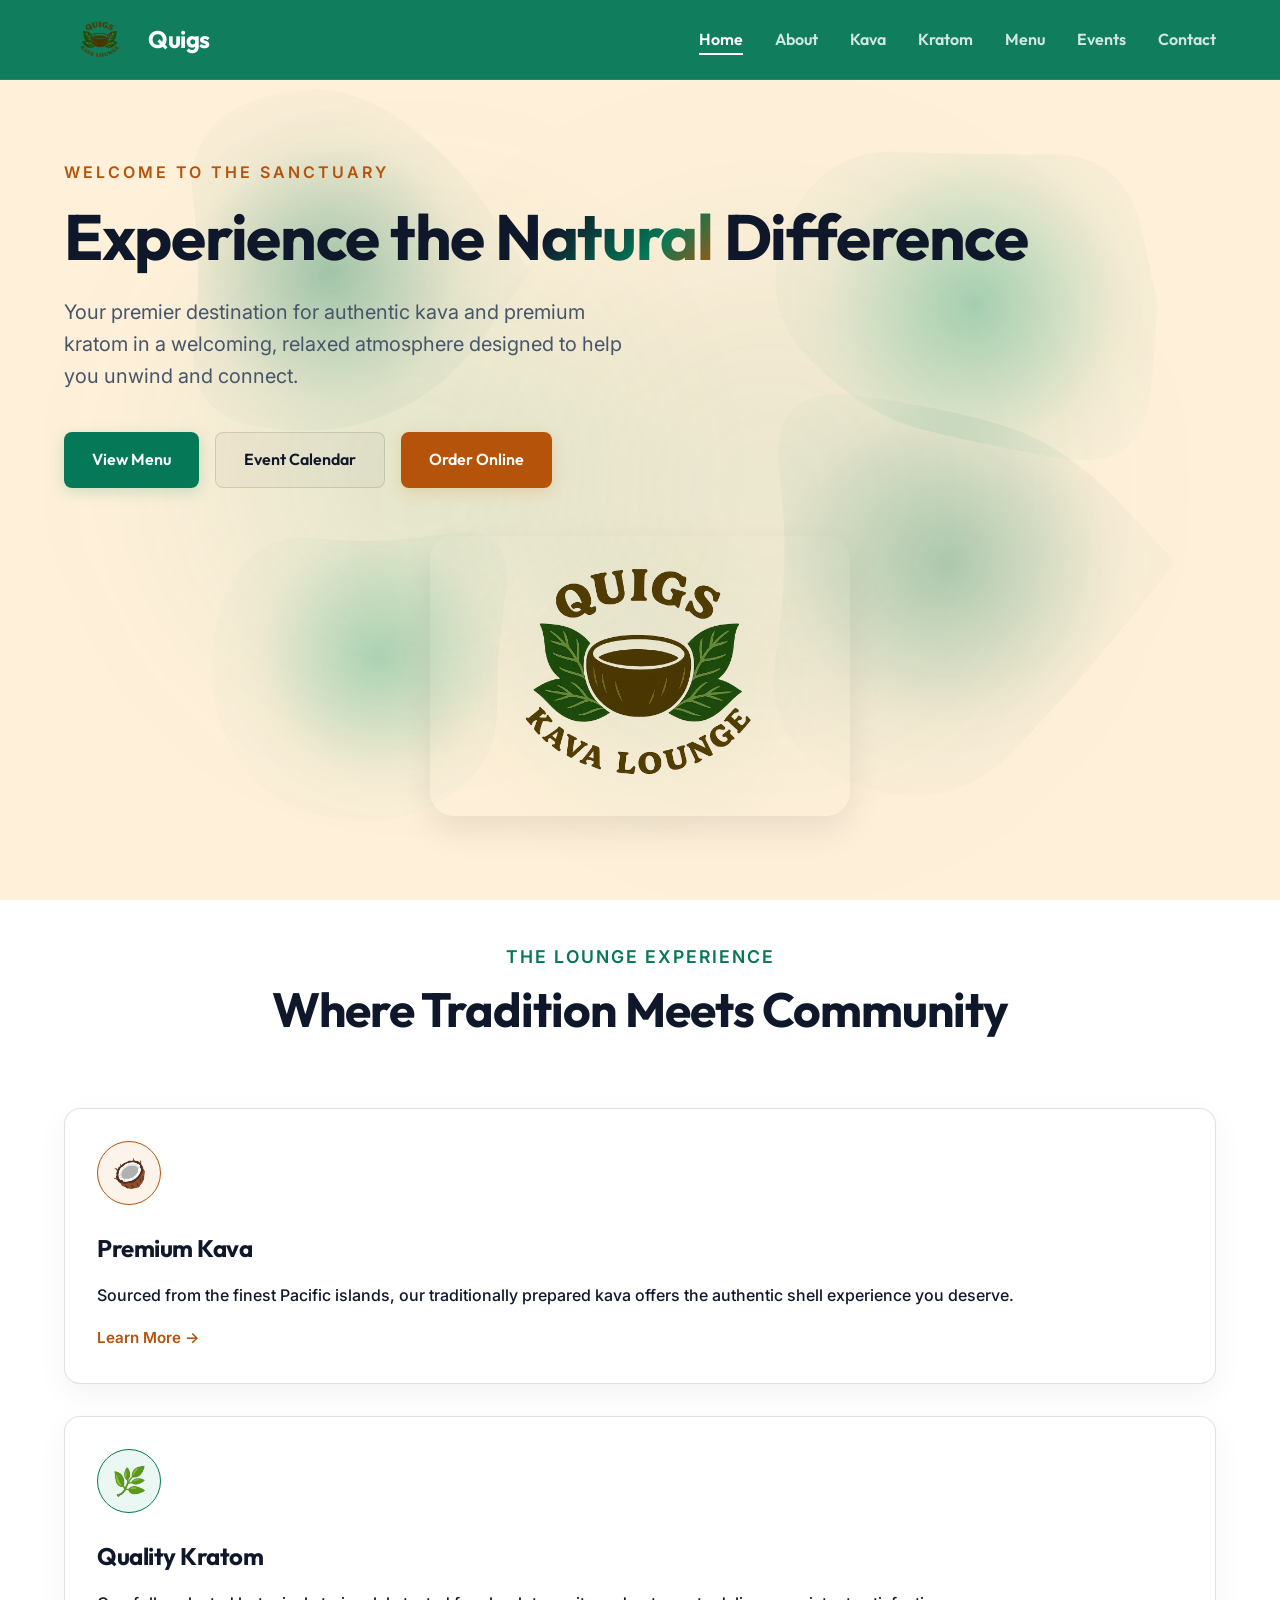
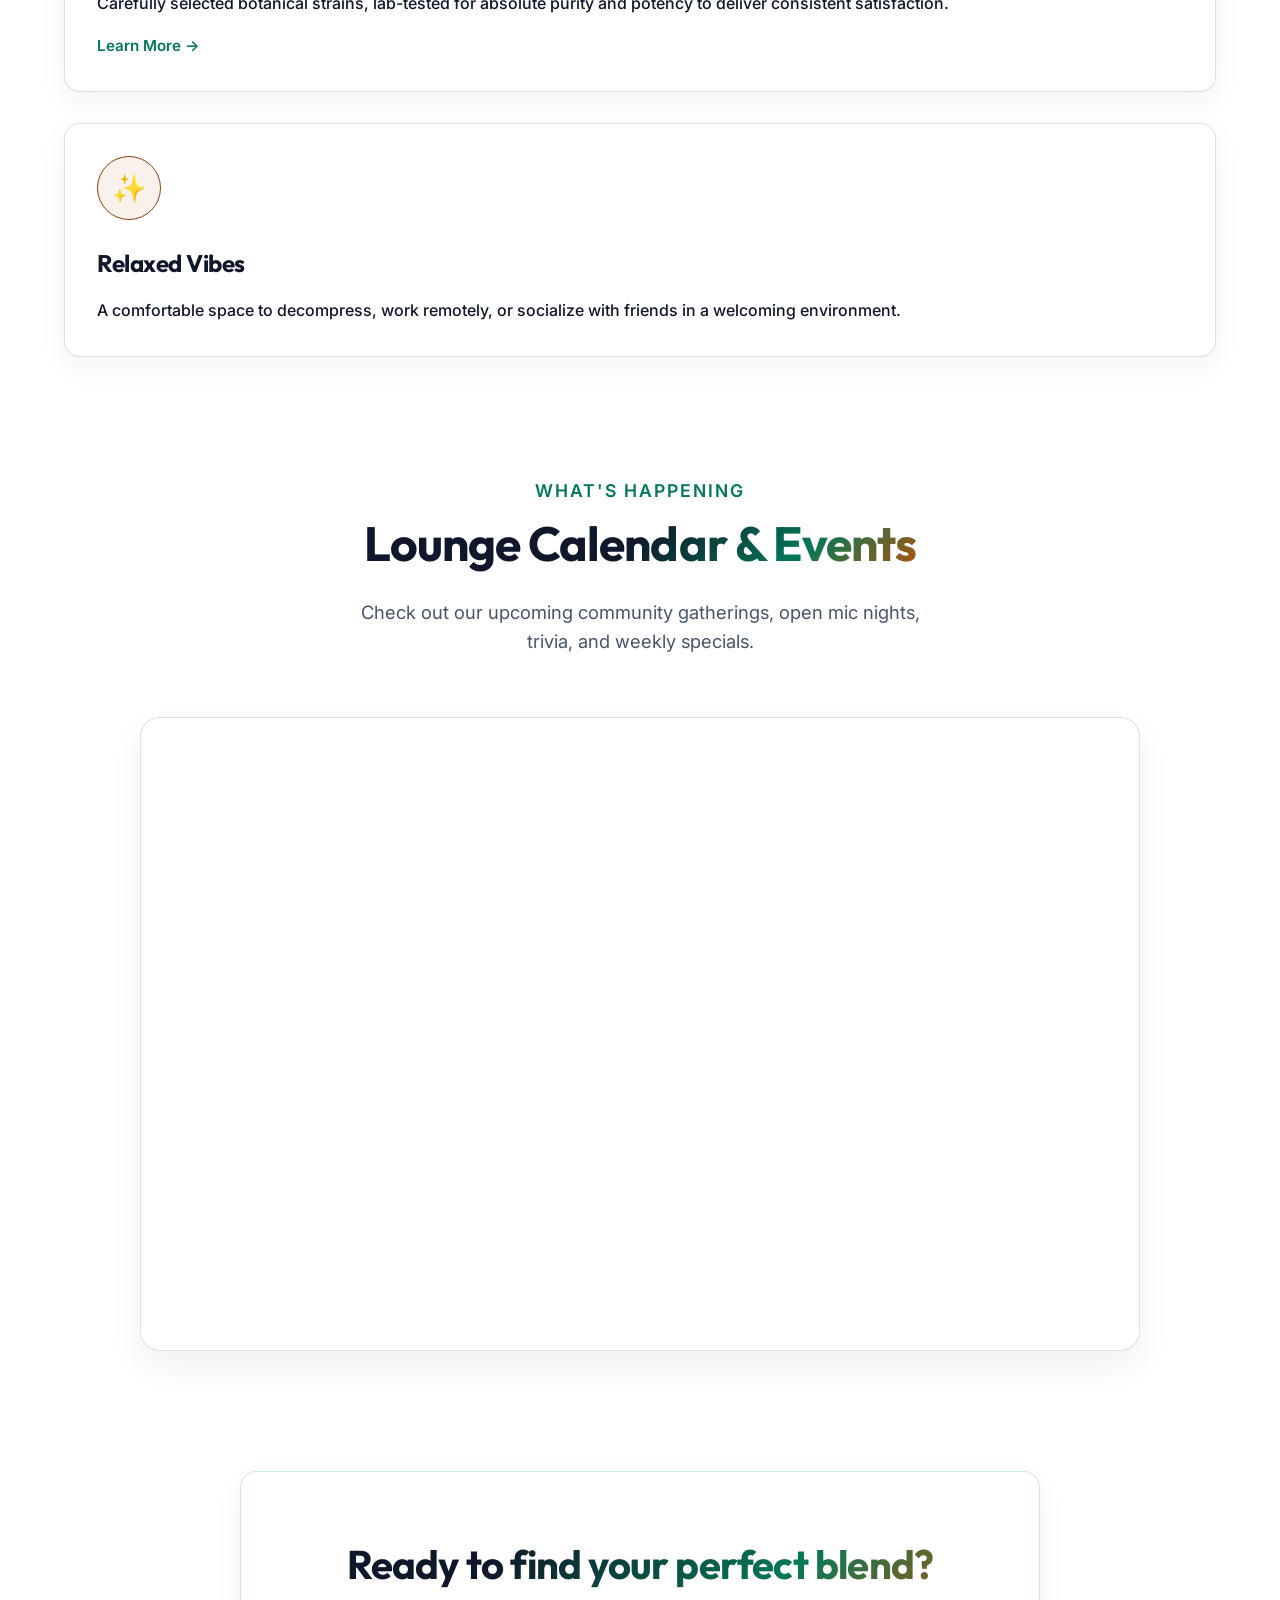
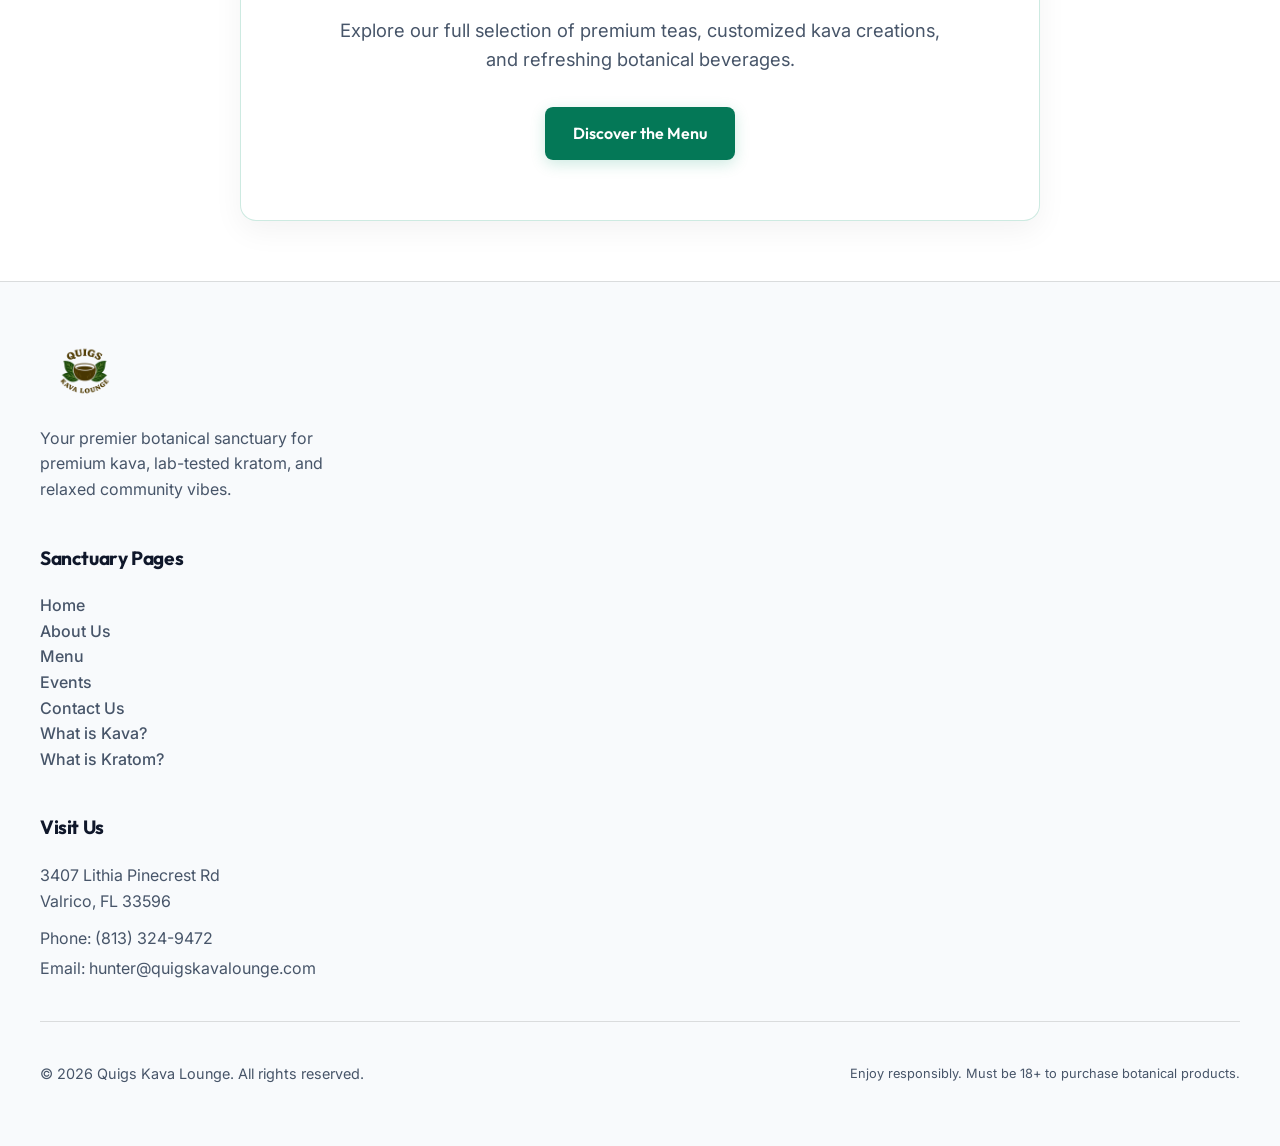
==== index.html @ 91412f47 "Add Event Calendar and Menu buttons to homepage hero section" ====
<!DOCTYPE html>
<html lang="en">
<head>
  <meta charset="UTF-8">
  <script>document.documentElement.classList.add('js')</script>
  <meta name="viewport" content="width=device-width, initial-scale=1.0">
  <title>Quigs Kava Lounge | Premium Kava & Kratom Lounge in Valrico, FL</title>
  <meta name="description" content="Welcome to Quigs Kava Lounge, Valrico's premier botanical sanctuary. Enjoy our premium noble kava, lab-tested kratom, nitro cold brews, and relaxed community vibes.">
  <meta name="keywords" content="kava lounge Valrico FL, premium kratom Valrico, botanical drinks, kava bar, community lounge Tampa, noble kava shells">
  
  <!-- Open Graph / Facebook -->
  <meta property="og:type" content="website">
  <meta property="og:url" content="https://quigskavalounge.com/">
  <meta property="og:title" content="Quigs Kava Lounge | Premium Kava & Kratom Lounge in Valrico, FL">
  <meta property="og:description" content="Welcome to Quigs Kava Lounge, Valrico's premier botanical sanctuary. Enjoy our premium noble kava, lab-tested kratom, nitro cold brews, and relaxed community vibes.">
  <meta property="og:image" content="assets/ChatGPT-Image-Sep-7-2025-09_18_59-PM-2 (2).webp">

  <!-- Twitter -->
  <meta property="twitter:card" content="summary_large_image">
  <meta property="twitter:url" content="https://quigskavalounge.com/">
  <meta property="twitter:title" content="Quigs Kava Lounge | Premium Kava & Kratom Lounge in Valrico, FL">
  <meta property="twitter:description" content="Welcome to Quigs Kava Lounge, Valrico's premier botanical sanctuary. Enjoy our premium noble kava, lab-tested kratom, nitro cold brews, and relaxed community vibes.">
  <meta property="twitter:image" content="assets/ChatGPT-Image-Sep-7-2025-09_18_59-PM-2 (2).webp">

  <!-- Favicons -->
  <link rel="shortcut icon" href="assets/favicon.ico" type="image/x-icon">
  <link rel="icon" type="image/png" sizes="32x32" href="assets/favicon-32x32.png">
  <link rel="icon" type="image/png" sizes="16x16" href="assets/favicon-16x16.png">
  <link rel="apple-touch-icon" sizes="180x180" href="assets/apple-touch-icon.png">

  <link rel="canonical" href="https://quigskavalounge.com/index.html">

  <script type="application/ld+json">
  {
    "@context": "https://schema.org",
    "@type": "BarOrPub",
    "name": "Quigs Kava Lounge",
    "image": "https://quigskavalounge.com/assets/ChatGPT-Image-Sep-7-2025-09_18_59-PM-2%20(2).webp",
    "@id": "https://quigskavalounge.com/#bar",
    "url": "https://quigskavalounge.com/",
    "telephone": "+1-813-324-9472",
    "priceRange": "$$",
    "address": {
      "@type": "PostalAddress",
      "streetAddress": "3407 Lithia Pinecrest Rd",
      "addressLocality": "Valrico",
      "addressRegion": "FL",
      "postalCode": "33596",
      "addressCountry": "US"
    },
    "geo": {
      "@type": "GeoCoordinates",
      "latitude": 27.88067,
      "longitude": -82.3296
    },
    "openingHoursSpecification": [
      {
        "@type": "OpeningHoursSpecification",
        "dayOfWeek": [
          "Monday",
          "Tuesday",
          "Wednesday",
          "Thursday",
          "Friday",
          "Saturday"
        ],
        "opens": "06:30",
        "closes": "22:00"
      },
      {
        "@type": "OpeningHoursSpecification",
        "dayOfWeek": "Sunday",
        "opens": "07:30",
        "closes": "22:00"
      }
    ],
    "sameAs": [
      "https://www.ubereats.com/store/chill-cawfee-riverview/8v0jd14UXYOxqRMc4G4RRA"
    ]
  }
  </script>

  <link rel="stylesheet" href="css/style.css">
  <script src="js/background.js" defer></script>
  <script src="js/main.js" defer></script>
</head>
<body>
  <!-- Interactive Canvas Background -->
  <canvas id="bg-canvas"></canvas>
  <div class="bg-glow-container">
    <div class="bg-glow-1"></div>
    <div class="bg-glow-2"></div>
  </div>

  <!-- Navigation Bar -->
  <nav class="navbar">
    <div class="nav-container">
      <a href="index.html" class="nav-brand">
        <img src="assets/ChatGPT-Image-Sep-7-2025-09_18_59-PM-2 (2).webp" alt="Quigs Kava Lounge" class="nav-logo">
        <span class="nav-title">Quigs</span>
      </a>
      <ul class="nav-menu">
        <li><a href="index.html" class="nav-link">Home</a></li>
        <li><a href="about.html" class="nav-link">About</a></li>
        <li><a href="kava.html" class="nav-link">Kava</a></li>
        <li><a href="kratom.html" class="nav-link">Kratom</a></li>
        <li><a href="menu.html" class="nav-link">Menu</a></li>
        <li><a href="events.html" class="nav-link">Events</a></li>
        <li><a href="contact.html" class="nav-link">Contact</a></li>
      </ul>
      <button class="menu-toggle" aria-label="Toggle Menu">
        <span></span>
        <span></span>
        <span></span>
      </button>
    </div>
  </nav>

  <!-- Content Wrapper -->
  <main class="content-wrapper">
    <!-- Hero Section -->
    <section class="container hero-grid">
      <div class="hero-content animate-on-scroll">
        <span class="hero-tag">Welcome to the Sanctuary</span>
        <h1 class="hero-title">Experience the <span class="gradient-text">Natural</span> Difference</h1>
        <p class="hero-description">Your premier destination for authentic kava and premium kratom in a welcoming, relaxed atmosphere designed to help you unwind and connect.</p>
        <div class="hero-actions">
          <a href="menu.html" class="btn btn-primary">View Menu</a>
          <a href="#calendar" class="btn btn-secondary">Event Calendar</a>
          <a href="https://www.ubereats.com/store/chill-cawfee-riverview/8v0jd14UXYOxqRMc4G4RRA?diningMode=DELIVERY&amp;pl=[base64]" target="_blank" rel="noopener noreferrer" class="btn btn-amber">Order Online</a>
        </div>
      </div>
      <div class="hero-media animate-on-scroll delay-2">
        <div class="hero-image-wrapper">
          <div class="hero-image-glow"></div>
          <img src="assets/ChatGPT-Image-Sep-7-2025-09_18_59-PM-2 (2).webp" alt="Quigs Kava Lounge Logo" class="hero-image">
        </div>
      </div>
    </section>

    <!-- Value Pillars Section -->
    <section class="container">
      <div class="section-title-wrapper animate-on-scroll">
        <span class="section-subtitle">The Lounge Experience</span>
        <h2 class="section-title">Where Tradition Meets Community</h2>
      </div>
      <div class="feature-grid">
        <div class="glass-card animate-on-scroll delay-1">
          <div class="feature-icon icon-kava">🥥</div>
          <h3 class="feature-title">Premium Kava</h3>
          <p class="feature-desc" style="margin-bottom: 16px;">Sourced from the finest Pacific islands, our traditionally prepared kava offers the authentic shell experience you deserve.</p>
          <a href="kava.html" style="color: var(--amber); font-weight: 600; text-decoration: none; font-size: 0.95rem; display: inline-flex; align-items: center; gap: 4px;">Learn More &rarr;</a>
        </div>
        <div class="glass-card animate-on-scroll delay-2">
          <div class="feature-icon icon-kratom">🌿</div>
          <h3 class="feature-title">Quality Kratom</h3>
          <p class="feature-desc" style="margin-bottom: 16px;">Carefully selected botanical strains, lab-tested for absolute purity and potency to deliver consistent satisfaction.</p>
          <a href="kratom.html" style="color: var(--emerald); font-weight: 600; text-decoration: none; font-size: 0.95rem; display: inline-flex; align-items: center; gap: 4px;">Learn More &rarr;</a>
        </div>
        <div class="glass-card animate-on-scroll delay-3">
          <div class="feature-icon icon-vibes">✨</div>
          <h3 class="feature-title">Relaxed Vibes</h3>
          <p class="feature-desc">A comfortable space to decompress, work remotely, or socialize with friends in a welcoming environment.</p>
        </div>
      </div>
    </section>

    <!-- Calendar / Events Section -->
    <section id="calendar" class="container">
      <div class="section-title-wrapper animate-on-scroll">
        <span class="section-subtitle">What's Happening</span>
        <h2 class="section-title">Lounge <span class="gradient-text">Calendar & Events</span></h2>
        <p style="color: var(--text-muted); font-size: 1.15rem; margin-top: 16px; max-width: 600px; margin-left: auto; margin-right: auto;">Check out our upcoming community gatherings, open mic nights, trivia, and weekly specials.</p>
      </div>
      
      <div class="calendar-card animate-on-scroll" style="margin-top: 32px;">
        <iframe title="Google Calendar - Quigs Kava Lounge" src="https://calendar.google.com/calendar/embed?src=quigskavalounge%40gmail.com&amp;ctz=America%2FNew_York" class="calendar-iframe" loading="lazy" referrerpolicy="no-referrer-when-downgrade"></iframe>
      </div>
    </section>

    <!-- Quick CTA Section -->
    <section class="container animate-on-scroll">
      <div class="glass-card" style="text-align: center; max-width: 800px; margin: 0 auto; padding: 60px 40px; border-color: rgba(5, 150, 105, 0.2);">
        <h2 class="gradient-text" style="font-size: 2.5rem; margin-bottom: 20px;">Ready to find your perfect blend?</h2>
        <p style="color: var(--text-muted); font-size: 1.15rem; margin-bottom: 32px; max-width: 600px; margin-left: auto; margin-right: auto;">Explore our full selection of premium teas, customized kava creations, and refreshing botanical beverages.</p>
        <a href="menu.html" class="btn btn-primary">Discover the Menu</a>
      </div>
    </section>
  </main>

  <!-- Footer -->
  <footer class="footer">
    <div class="footer-container">
      <div class="footer-col">
        <img src="assets/ChatGPT-Image-Sep-7-2025-09_18_59-PM-2 (2).webp" alt="Quigs Kava Lounge" class="footer-brand-logo">
        <p class="footer-desc">Your premier botanical sanctuary for premium kava, lab-tested kratom, and relaxed community vibes.</p>
      </div>
      <div class="footer-col">
        <h4 class="footer-title">Sanctuary Pages</h4>
        <ul class="footer-links">
          <li><a href="index.html">Home</a></li>
          <li><a href="about.html">About Us</a></li>
          <li><a href="menu.html">Menu</a></li>
          <li><a href="events.html">Events</a></li>
          <li><a href="contact.html">Contact Us</a></li>
          <li><a href="kava.html">What is Kava?</a></li>
          <li><a href="kratom.html">What is Kratom?</a></li>
        </ul>
      </div>
      <div class="footer-col">
        <h4 class="footer-title">Visit Us</h4>
        <p class="footer-desc" style="margin-bottom: 12px;">3407 Lithia Pinecrest Rd<br>Valrico, FL 33596</p>
        <p class="footer-desc" style="margin-bottom: 4px;">Phone: (813) 324-9472</p>
        <p class="footer-desc">Email: hunter@quigskavalounge.com</p>
      </div>
    </div>
    <div class="footer-bottom">
      <p>© 2026 Quigs Kava Lounge. All rights reserved.</p>
      <p class="footer-notice">Enjoy responsibly. Must be 18+ to purchase botanical products.</p>
    </div>
  </footer>
</body>
</html>
---- css/style.css ----
@import url('https://fonts.googleapis.com/css2?family=Inter:wght@300;400;500;600&family=Outfit:wght@400;500;600;700;800&display=swap');

:root {
  --bg-light: #FFF0D9;
  --bg-card: #ffffff;
  --bg-card-hover: #ffffff;
  --border-color: rgba(0, 0, 0, 0.12);
  --border-hover: rgba(5, 150, 105, 0.4);
  
  --emerald: #047857;
  --emerald-glow: rgba(4, 120, 87, 0.1);
  --amber: #b45309;
  --amber-glow: rgba(180, 83, 9, 0.1);
  --gold: #92400e;
  
  --text-main: #0f172a;
  --text-muted: #475569;
  --text-dark: #0f172a;
  
  --font-heading: 'Outfit', sans-serif;
  --font-body: 'Inter', sans-serif;
  
  --transition-smooth: all 0.5s cubic-bezier(0.16, 1, 0.3, 1);
}

* {
  box-sizing: border-box;
  margin: 0;
  padding: 0;
}

html {
  scroll-behavior: smooth;
  background-color: transparent;
  color: var(--text-main);
  font-family: var(--font-body);
  overflow-x: hidden;
}

body {
  min-height: 100vh;
  position: relative;
  line-height: 1.6;
  background-color: transparent;
}

/* Background Canvas & Decorative Elements */
#bg-canvas {
  position: fixed;
  top: 0;
  left: 0;
  width: 100%;
  height: 100%;
  z-index: -2;
  pointer-events: none;
  background-color: var(--bg-light);
}

.bg-glow-container {
  position: fixed;
  top: 0;
  left: 0;
  width: 100%;
  height: 100%;
  z-index: -1;
  overflow: hidden;
  pointer-events: none;
}

.bg-glow-1 {
  position: absolute;
  top: 20%;
  left: 10%;
  width: 45vw;
  height: 45vw;
  border-radius: 50%;
  background: radial-gradient(circle, rgba(5, 150, 105, 0.15) 0%, transparent 70%);
  filter: blur(80px);
  animation: float-glow 25s ease-in-out infinite alternate;
}

.bg-glow-2 {
  position: absolute;
  bottom: 10%;
  right: 15%;
  width: 50vw;
  height: 50vw;
  border-radius: 50%;
  background: radial-gradient(circle, rgba(4, 120, 87, 0.12) 0%, transparent 70%);
  filter: blur(100px);
  animation: float-glow 30s ease-in-out infinite alternate-reverse;
}

@keyframes float-glow {
  0% { transform: translate(0, 0) scale(1); }
  100% { transform: translate(8%, 8%) scale(1.15); }
}

/* Navigation Bar */
.navbar {
  position: fixed;
  top: 0;
  width: 100%;
  height: 80px;
  background: rgba(4, 120, 87, 0.95);
  backdrop-filter: blur(16px);
  -webkit-backdrop-filter: blur(16px);
  border-bottom: 1px solid rgba(255, 255, 255, 0.08);
  z-index: 1000;
  transition: var(--transition-smooth);
}

.navbar.scrolled {
  height: 70px;
  background: #035a41;
  border-bottom: 1px solid rgba(255, 255, 255, 0.12);
  box-shadow: 0 10px 30px rgba(0, 0, 0, 0.15);
}

.nav-container {
  max-width: 1200px;
  height: 100%;
  margin: 0 auto;
  padding: 0 24px;
  display: flex;
  justify-content: space-between;
  align-items: center;
}

.nav-brand {
  display: flex;
  align-items: center;
  gap: 12px;
  text-decoration: none;
}

.nav-logo {
  height: 48px;
  width: auto;
  border-radius: 8px;
  transition: var(--transition-smooth);
}

.nav-brand:hover .nav-logo {
  transform: rotate(5deg) scale(1.05);
}

.nav-title {
  font-family: var(--font-heading);
  font-weight: 700;
  font-size: 1.5rem;
  color: #ffffff;
  letter-spacing: -0.5px;
}

.nav-menu {
  display: flex;
  list-style: none;
  gap: 32px;
}

.nav-link {
  text-decoration: none;
  color: rgba(255, 255, 255, 0.82);
  font-family: var(--font-heading);
  font-weight: 600;
  font-size: 1rem;
  transition: var(--transition-smooth);
  position: relative;
  padding: 6px 0;
}

.nav-link::after {
  content: '';
  position: absolute;
  bottom: 0;
  left: 0;
  width: 0;
  height: 2px;
  background: #ffffff;
  transition: var(--transition-smooth);
}

.nav-link:hover, .nav-link.active {
  color: #ffffff;
}

.nav-link.active::after {
  width: 100%;
}

.nav-link:hover::after {
  width: 100%;
}

.menu-toggle {
  display: none;
  background: none;
  border: none;
  cursor: pointer;
  padding: 8px;
}

.menu-toggle span {
  display: block;
  width: 25px;
  height: 2px;
  margin-bottom: 5px;
  background-color: #ffffff;
  transition: var(--transition-smooth);
}

.menu-toggle span:last-child {
  margin-bottom: 0;
}

/* Page Container & Layouts */
.content-wrapper {
  padding-top: 100px;
  min-height: calc(100vh - 180px);
}

.container {
  max-width: 1200px;
  margin: 0 auto;
  padding: 60px 24px;
}

/* 3D Scroll Animation System */
.animate-on-scroll {
  transition: opacity 1.2s cubic-bezier(.16,1,.3,1), transform 1.2s cubic-bezier(.16,1,.3,1);
  will-change: transform, opacity;
}

.js .animate-on-scroll {
  opacity: 0;
  transform: perspective(1000px) rotateX(10deg) translateY(60px) scale(0.95);
}

.js .animate-on-scroll.is-visible {
  opacity: 1;
  transform: perspective(1000px) rotateX(0deg) translateY(0) scale(1);
}

/* Delay modifiers for scroll animations */
.delay-1 { transition-delay: 0.1s; }
.delay-2 { transition-delay: 0.2s; }
.delay-3 { transition-delay: 0.3s; }
.delay-4 { transition-delay: 0.4s; }

/* Interactive Cards (Solid backgrounds with border outlines and shadows instead of light transparencies) */
.glass-card {
  background: var(--bg-card);
  border: 1px solid var(--border-color);
  border-radius: 16px;
  padding: 32px;
  transition: var(--transition-smooth);
  position: relative;
  overflow: hidden;
  box-shadow: 0 10px 30px rgba(0, 0, 0, 0.05);
}

.glass-card:hover {
  transform: translateY(-10px) scale(1.02);
  background: var(--bg-card-hover);
  border-color: var(--border-hover);
  box-shadow: 0 20px 40px rgba(5, 150, 105, 0.08), 0 0 25px rgba(5, 150, 105, 0.04);
}

/* Headings & Typography */
h1, h2, h3, h4 {
  font-family: var(--font-heading);
  font-weight: 700;
  color: var(--text-dark);
  letter-spacing: -0.02em;
}

.gradient-text {
  background: linear-gradient(135deg, var(--text-dark) 30%, var(--emerald) 70%, var(--amber) 100%);
  -webkit-background-clip: text;
  -webkit-text-fill-color: transparent;
}

.section-title-wrapper {
  text-align: center;
  margin-bottom: 60px;
}

.section-subtitle {
  font-size: 1.1rem;
  color: var(--emerald);
  text-transform: uppercase;
  letter-spacing: 2px;
  font-weight: 600;
  margin-bottom: 12px;
}

.section-title {
  font-size: 3rem;
  color: var(--text-dark);
}

/* Custom Buttons */
.btn {
  display: inline-flex;
  align-items: center;
  justify-content: center;
  gap: 10px;
  padding: 14px 28px;
  border-radius: 8px;
  font-family: var(--font-heading);
  font-weight: 600;
  font-size: 1rem;
  text-decoration: none;
  cursor: pointer;
  transition: var(--transition-smooth);
}

.btn-primary {
  background: linear-gradient(135deg, var(--emerald), #047857);
  color: #fff;
  border: none;
  box-shadow: 0 4px 15px rgba(5, 150, 105, 0.2);
}

.btn-primary:hover {
  transform: translateY(-2px);
  box-shadow: 0 6px 20px rgba(5, 150, 105, 0.35);
  background: linear-gradient(135deg, #059669, #059669);
}

.btn-secondary {
  background: rgba(0, 0, 0, 0.03);
  color: var(--text-main);
  border: 1px solid var(--border-color);
}

.btn-secondary:hover {
  background: rgba(0, 0, 0, 0.06);
  border-color: var(--text-muted);
  transform: translateY(-2px);
}

.btn-amber {
  background: linear-gradient(135deg, var(--amber), #b45309);
  color: #fff;
  border: none;
  box-shadow: 0 4px 15px rgba(217, 119, 6, 0.2);
}

.btn-amber:hover {
  transform: translateY(-2px);
  box-shadow: 0 6px 20px rgba(217, 119, 6, 0.35);
}

/* Hero Section */
.hero-grid {
  display: grid;
  grid-template-cols: 1.2fr 0.8fr;
  gap: 48px;
  align-items: center;
  min-height: calc(100vh - 200px);
}

.hero-content {
  display: flex;
  flex-direction: column;
  justify-content: center;
}

.hero-tag {
  font-size: 1rem;
  color: var(--amber);
  text-transform: uppercase;
  letter-spacing: 3px;
  font-weight: 600;
  margin-bottom: 16px;
  display: inline-block;
}

.hero-title {
  font-size: 4rem;
  line-height: 1.1;
  margin-bottom: 24px;
}

.hero-description {
  font-size: 1.25rem;
  color: var(--text-muted);
  margin-bottom: 40px;
  max-width: 580px;
}

.hero-actions {
  display: flex;
  gap: 16px;
  flex-wrap: wrap;
}

.hero-media {
  display: flex;
  justify-content: center;
  align-items: center;
  position: relative;
}

.hero-image-wrapper {
  position: relative;
  width: 100%;
  max-width: 420px;
}

.hero-image {
  width: 100%;
  height: auto;
  border-radius: 24px;
  box-shadow: 0 15px 35px rgba(0, 0, 0, 0.08);
  position: relative;
  z-index: 2;
  transition: var(--transition-smooth);
}

.hero-image-glow {
  position: absolute;
  top: -10%;
  left: -10%;
  width: 120%;
  height: 120%;
  background: radial-gradient(circle, rgba(5, 150, 105, 0.06) 0%, transparent 60%);
  z-index: 1;
  pointer-events: none;
  animation: pulse-glow 8s ease-in-out infinite alternate;
}

@keyframes pulse-glow {
  0% { opacity: 0.6; transform: scale(0.95); }
  100% { opacity: 0.9; transform: scale(1.05); }
}

/* Feature Grid */
.feature-grid {
  display: grid;
  grid-template-cols: repeat(auto-fit, minmax(320px, 1fr));
  gap: 32px;
  margin-top: 40px;
}

.feature-icon {
  width: 64px;
  height: 64px;
  border-radius: 50%;
  display: flex;
  align-items: center;
  justify-content: center;
  margin-bottom: 24px;
  font-size: 1.75rem;
  transition: var(--transition-smooth);
}

.glass-card:hover .feature-icon {
  transform: scale(1.15) rotate(5deg);
}

.icon-kava {
  background: rgba(217, 119, 6, 0.08);
  border: 1px solid var(--amber);
  color: var(--amber);
}

.icon-kratom {
  background: rgba(5, 150, 105, 0.08);
  border: 1px solid var(--emerald);
  color: var(--emerald);
}

.icon-vibes {
  background: rgba(180, 83, 9, 0.08);
  border: 1px solid var(--gold);
  color: var(--gold);
}

.feature-title {
  font-size: 1.5rem;
  margin-bottom: 16px;
}

.feature-desc {
  color: var(--text-main);
  font-weight: 500;
}

/* About Page Columns */
.about-columns {
  display: grid;
  grid-template-cols: 1fr 1fr;
  gap: 60px;
  align-items: center;
}

.about-text {
  font-size: 1.1rem;
  color: var(--text-main);
}

.about-text p {
  margin-bottom: 24px;
  font-weight: 500;
}

.about-text h3 {
  font-size: 1.75rem;
  color: var(--text-dark);
  margin-bottom: 16px;
  margin-top: 32px;
}

.about-visual {
  position: relative;
  display: flex;
  justify-content: center;
  align-items: center;
}

.about-card-placeholder {
  background: var(--bg-card);
  border: 1px solid var(--border-color);
  border-radius: 24px;
  padding: 48px;
  text-align: center;
  box-shadow: 0 15px 35px rgba(0, 0, 0, 0.05);
  transition: var(--transition-smooth);
}

.about-card-placeholder:hover {
  transform: translateY(-8px);
  border-color: var(--border-hover);
}

.about-card-icon {
  font-size: 4rem;
  margin-bottom: 24px;
  display: inline-block;
  animation: pulse-icon 4s ease-in-out infinite alternate;
}

@keyframes pulse-icon {
  0% { transform: scale(1); }
  100% { transform: scale(1.08); }
}

/* About Lounge Gallery */
.lounge-gallery {
  display: grid;
  grid-template-cols: repeat(3, 1fr);
  gap: 24px;
  margin-top: 48px;
  width: 100%;
}

.gallery-item {
  position: relative;
  border-radius: 20px;
  overflow: hidden;
  box-shadow: 0 15px 35px rgba(0, 0, 0, 0.05);
  border: 1px solid var(--border-color);
  aspect-ratio: 4 / 3;
  cursor: pointer;
  transition: var(--transition-smooth);
}

.gallery-item:hover {
  transform: translateY(-8px);
  border-color: var(--border-hover);
  box-shadow: 0 20px 40px rgba(4, 120, 87, 0.1);
}

.gallery-img {
  width: 100%;
  height: 100%;
  object-fit: cover;
  transition: var(--transition-smooth);
}

.gallery-item:hover .gallery-img {
  transform: scale(1.06);
}

.gallery-caption {
  position: absolute;
  bottom: 0;
  left: 0;
  width: 100%;
  padding: 20px;
  background: linear-gradient(to top, rgba(15, 23, 42, 0.95) 0%, rgba(15, 23, 42, 0.4) 60%, transparent 100%);
  color: #ffffff;
  font-family: var(--font-heading);
  font-size: 1.1rem;
  font-weight: 600;
  transition: var(--transition-smooth);
}

@media (max-width: 900px) {
  .lounge-gallery {
    grid-template-cols: 1fr;
    gap: 30px;
  }
  
  .gallery-item {
    aspect-ratio: 16 / 10;
  }
}

/* Menu Page Elements */
.menu-tabs {
  display: flex;
  justify-content: center;
  gap: 16px;
  margin-bottom: 32px;
  flex-wrap: wrap;
}

.tab-btn {
  background: rgba(0, 0, 0, 0.03);
  border: 1px solid var(--border-color);
  color: var(--text-muted);
  padding: 12px 28px;
  border-radius: 50px;
  font-family: var(--font-heading);
  font-weight: 600;
  font-size: 0.95rem;
  cursor: pointer;
  transition: var(--transition-smooth);
}

.tab-btn:hover {
  background: rgba(0, 0, 0, 0.06);
  color: var(--text-dark);
}

.tab-btn.active {
  background: linear-gradient(135deg, var(--emerald), #047857);
  color: white;
  border-color: var(--emerald);
  box-shadow: 0 4px 15px rgba(5, 150, 105, 0.25);
}

.tab-btn[data-menu="cawfee"].active {
  background: linear-gradient(135deg, var(--amber), #b45309);
  color: white;
  border-color: var(--amber);
  box-shadow: 0 4px 15px rgba(217, 119, 6, 0.25);
}

.menu-images-showcase {
  display: flex;
  justify-content: center;
  align-items: center;
  width: 100%;
  margin: 0 auto 60px auto;
}

.menu-image-card {
  width: 100%;
  display: none;
  flex-direction: column;
  align-items: center;
  background: var(--bg-card);
  border: 1px solid var(--border-color);
  border-radius: 24px;
  overflow: hidden;
  box-shadow: 0 15px 35px rgba(0, 0, 0, 0.04);
  transition: var(--transition-smooth);
}

#menu-quiggs {
  max-width: 1100px;
}

#menu-cawfee {
  max-width: 550px;
}

.menu-image-card.active {
  display: flex;
  animation: menuFadeIn 0.5s cubic-bezier(0.16, 1, 0.3, 1) forwards;
}

@keyframes menuFadeIn {
  from { opacity: 0; transform: translateY(15px); }
  to { opacity: 1; transform: translateY(0); }
}

.menu-images-row {
  display: flex;
  flex-direction: row;
  justify-content: center;
  align-items: stretch;
  gap: 40px;
  width: 100%;
  padding: 40px;
  background: #fffdfa;
}

.menu-images-row.single-image {
  padding: 40px;
}

@media (max-width: 900px) {
  .menu-images-row {
    flex-direction: column;
    align-items: center;
    gap: 40px;
    padding: 24px;
  }
}

.menu-card-header {
  padding: 30px;
  text-align: center;
  width: 100%;
  border-bottom: 1px solid var(--border-color);
  background: linear-gradient(90deg, rgba(217,119,6,0.02), rgba(5,150,105,0.02));
}

.menu-card-title {
  font-family: var(--font-heading);
  font-size: 2rem;
  font-weight: 700;
  margin-bottom: 6px;
}

.menu-card-subtitle {
  color: var(--text-muted);
  font-size: 1rem;
}

.menu-image-frame {
  padding: 24px;
  display: flex;
  justify-content: center;
  align-items: center;
  width: 100%;
  background: #fffdfa;
}

.portrait-frame {
  width: 100%;
  max-width: 502px;
}

.menu-view-img {
  width: 100%;
  height: auto;
  border-radius: 12px;
  box-shadow: 0 8px 24px rgba(0, 0, 0, 0.05);
  transition: var(--transition-smooth);
}

.menu-view-img:hover {
  transform: scale(1.02);
}

/* Events Page Elements */
.events-intro {
  text-align: center;
  max-width: 700px;
  margin: 0 auto 48px;
}

.events-intro-text {
  font-size: 1.15rem;
  color: var(--text-main);
  font-weight: 500;
}

.calendar-card {
  max-width: 1000px;
  margin: 0 auto;
  padding: 12px;
  background: var(--bg-card);
  border-radius: 20px;
  border: 1px solid var(--border-color);
  box-shadow: 0 15px 35px rgba(0, 0, 0, 0.06);
  overflow: hidden;
}

.calendar-iframe {
  width: 100%;
  height: 600px;
  border: 0;
  border-radius: 12px;
  opacity: 1;
}

.weekly-events {
  margin-top: 80px;
}

.events-grid {
  display: grid;
  grid-template-cols: repeat(auto-fit, minmax(280px, 1fr));
  gap: 32px;
  margin-top: 40px;
}

.event-day {
  color: var(--amber);
  font-family: var(--font-heading);
  font-weight: 700;
  font-size: 0.9rem;
  text-transform: uppercase;
  letter-spacing: 2px;
  margin-bottom: 8px;
}

.event-time {
  font-size: 0.85rem;
  color: var(--gold);
  margin-top: 8px;
  font-weight: 600;
}

/* Contact & Visit Us Page */
.contact-layout {
  display: grid;
  grid-template-cols: 1fr 1.2fr;
  gap: 48px;
  align-items: stretch;
}

.contact-info-column {
  display: flex;
  flex-direction: column;
  gap: 24px;
}

.info-item-box {
  display: flex;
  gap: 20px;
  align-items: flex-start;
}

.info-icon-wrapper {
  width: 48px;
  height: 48px;
  border-radius: 12px;
  display: flex;
  align-items: center;
  justify-content: center;
  flex-shrink: 0;
  font-size: 1.25rem;
}

.info-title {
  font-size: 1.25rem;
  margin-bottom: 6px;
}

.info-text {
  color: var(--text-main);
  font-weight: 500;
}

.map-card {
  height: 320px;
  padding: 0;
  overflow: hidden;
  border-radius: 16px;
  border: 1px solid var(--border-color);
  box-shadow: 0 10px 30px rgba(0, 0, 0, 0.06);
}

.map-iframe {
  width: 100%;
  height: 100%;
  border: 0;
  opacity: 1;
}

.contact-form-card {
  padding: 40px;
}

.contact-form-title {
  font-size: 2rem;
  margin-bottom: 12px;
}

.contact-form-subtitle {
  color: var(--text-muted);
  margin-bottom: 32px;
}

.form-group {
  margin-bottom: 24px;
}

.form-label {
  display: block;
  font-family: var(--font-heading);
  font-weight: 600;
  font-size: 0.95rem;
  color: var(--text-dark);
  margin-bottom: 8px;
}

.form-control {
  width: 100%;
  padding: 12px 16px;
  background: rgba(0, 0, 0, 0.01);
  border: 1px solid var(--border-color);
  border-radius: 8px;
  color: var(--text-main);
  font-family: var(--font-body);
  font-size: 1rem;
  transition: var(--transition-smooth);
}

.form-control:focus {
  outline: none;
  background: rgba(0, 0, 0, 0.03);
  border-color: var(--emerald);
  box-shadow: 0 0 10px rgba(5, 150, 105, 0.1);
}

textarea.form-control {
  resize: vertical;
  min-height: 120px;
}

/* Modal styling for Ask about hosting */
.modal-overlay {
  position: fixed;
  top: 0;
  left: 0;
  width: 100%;
  height: 100%;
  background: rgba(255, 255, 255, 0.9);
  backdrop-filter: blur(12px);
  z-index: 2000;
  display: flex;
  justify-content: center;
  align-items: center;
  opacity: 0;
  pointer-events: none;
  transition: var(--transition-smooth);
}

.modal-overlay.open {
  opacity: 1;
  pointer-events: auto;
}

.modal-content {
  background: #ffffff;
  border: 1px solid var(--border-color);
  border-radius: 20px;
  padding: 40px;
  max-width: 500px;
  width: 90%;
  position: relative;
  transform: scale(0.9);
  transition: var(--transition-smooth);
  box-shadow: 0 25px 50px rgba(0,0,0,0.1), 0 0 20px rgba(5, 150, 105, 0.05);
}

.modal-overlay.open .modal-content {
  transform: scale(1);
}

.modal-close {
  position: absolute;
  top: 20px;
  right: 20px;
  background: none;
  border: none;
  color: var(--text-muted);
  font-size: 1.5rem;
  cursor: pointer;
  transition: var(--transition-smooth);
}

.modal-close:hover {
  color: var(--text-dark);
}

/* Footer */
.footer {
  background: #f8fafc;
  border-top: 1px solid var(--border-color);
  padding: 60px 24px;
  position: relative;
  z-index: 10;
}

.footer-container {
  max-width: 1200px;
  margin: 0 auto;
  display: grid;
  grid-template-cols: 1fr 1fr 1fr;
  gap: 40px;
  margin-bottom: 40px;
}

.footer-brand-logo {
  height: 60px;
  width: auto;
  border-radius: 8px;
  margin-bottom: 16px;
}

.footer-desc {
  color: var(--text-muted);
  max-width: 300px;
}

.footer-title {
  font-size: 1.2rem;
  color: var(--text-dark);
  margin-bottom: 20px;
}

.footer-links {
  list-style: none;
}

.footer-links a {
  color: var(--text-muted);
  text-decoration: none;
  transition: var(--transition-smooth);
  font-weight: 500;
}

.footer-links a:hover {
  color: var(--emerald);
  padding-left: 4px;
}

.footer-bottom {
  max-width: 1200px;
  margin: 0 auto;
  padding-top: 40px;
  border-top: 1px solid var(--border-color);
  display: flex;
  justify-content: space-between;
  align-items: center;
  flex-wrap: wrap;
  gap: 20px;
  color: var(--text-muted);
  font-size: 0.9rem;
}

.footer-notice {
  font-size: 0.8rem;
  color: var(--text-muted);
}

/* Page transitions styling */
.page-fade-in {
  animation: pageFadeIn 0.8s cubic-bezier(0.16, 1, 0.3, 1) forwards;
}

@keyframes pageFadeIn {
  from { opacity: 0; transform: translateY(10px); }
  to { opacity: 1; transform: translateY(0); }
}

/* Responsive Styles */
@media (max-width: 992px) {
  .hero-grid {
    grid-template-cols: 1fr;
    gap: 40px;
    text-align: center;
    padding-top: 40px;
  }
  
  .hero-description {
    margin-left: auto;
    margin-right: auto;
  }
  
  .hero-actions {
    justify-content: center;
  }
  
  .about-columns {
    grid-template-cols: 1fr;
    gap: 40px;
  }
  
  .contact-layout {
    grid-template-cols: 1fr;
  }
  
  .footer-container {
    grid-template-cols: 1fr;
    gap: 30px;
  }
}

@media (max-width: 768px) {
  .section-title {
    font-size: 2.25rem;
  }
  
  .hero-title {
    font-size: 2.75rem;
  }
  
  .nav-menu {
    position: fixed;
    top: 80px;
    left: -100%;
    width: 100%;
    height: calc(100vh - 80px);
    background: rgba(3, 90, 65, 0.98);
    backdrop-filter: blur(20px);
    -webkit-backdrop-filter: blur(20px);
    flex-direction: column;
    align-items: center;
    justify-content: center;
    gap: 40px;
    transition: var(--transition-smooth);
    border-top: 1px solid rgba(255, 255, 255, 0.08);
  }
  
  .nav-menu.active {
    left: 0;
  }
  
  .menu-toggle {
    display: block;
  }
  
  .menu-toggle.active span:nth-child(1) {
    transform: rotate(45deg) translate(5px, 5px);
  }
  
  .menu-toggle.active span:nth-child(2) {
    opacity: 0;
  }
  
  .menu-toggle.active span:nth-child(3) {
    transform: rotate(-45deg) translate(7px, -7px);
  }
}

@media (min-width: 769px) and (max-width: 1024px) {
  .nav-menu {
    gap: 16px;
  }
  
  .nav-link {
    font-size: 0.9rem;
  }
}
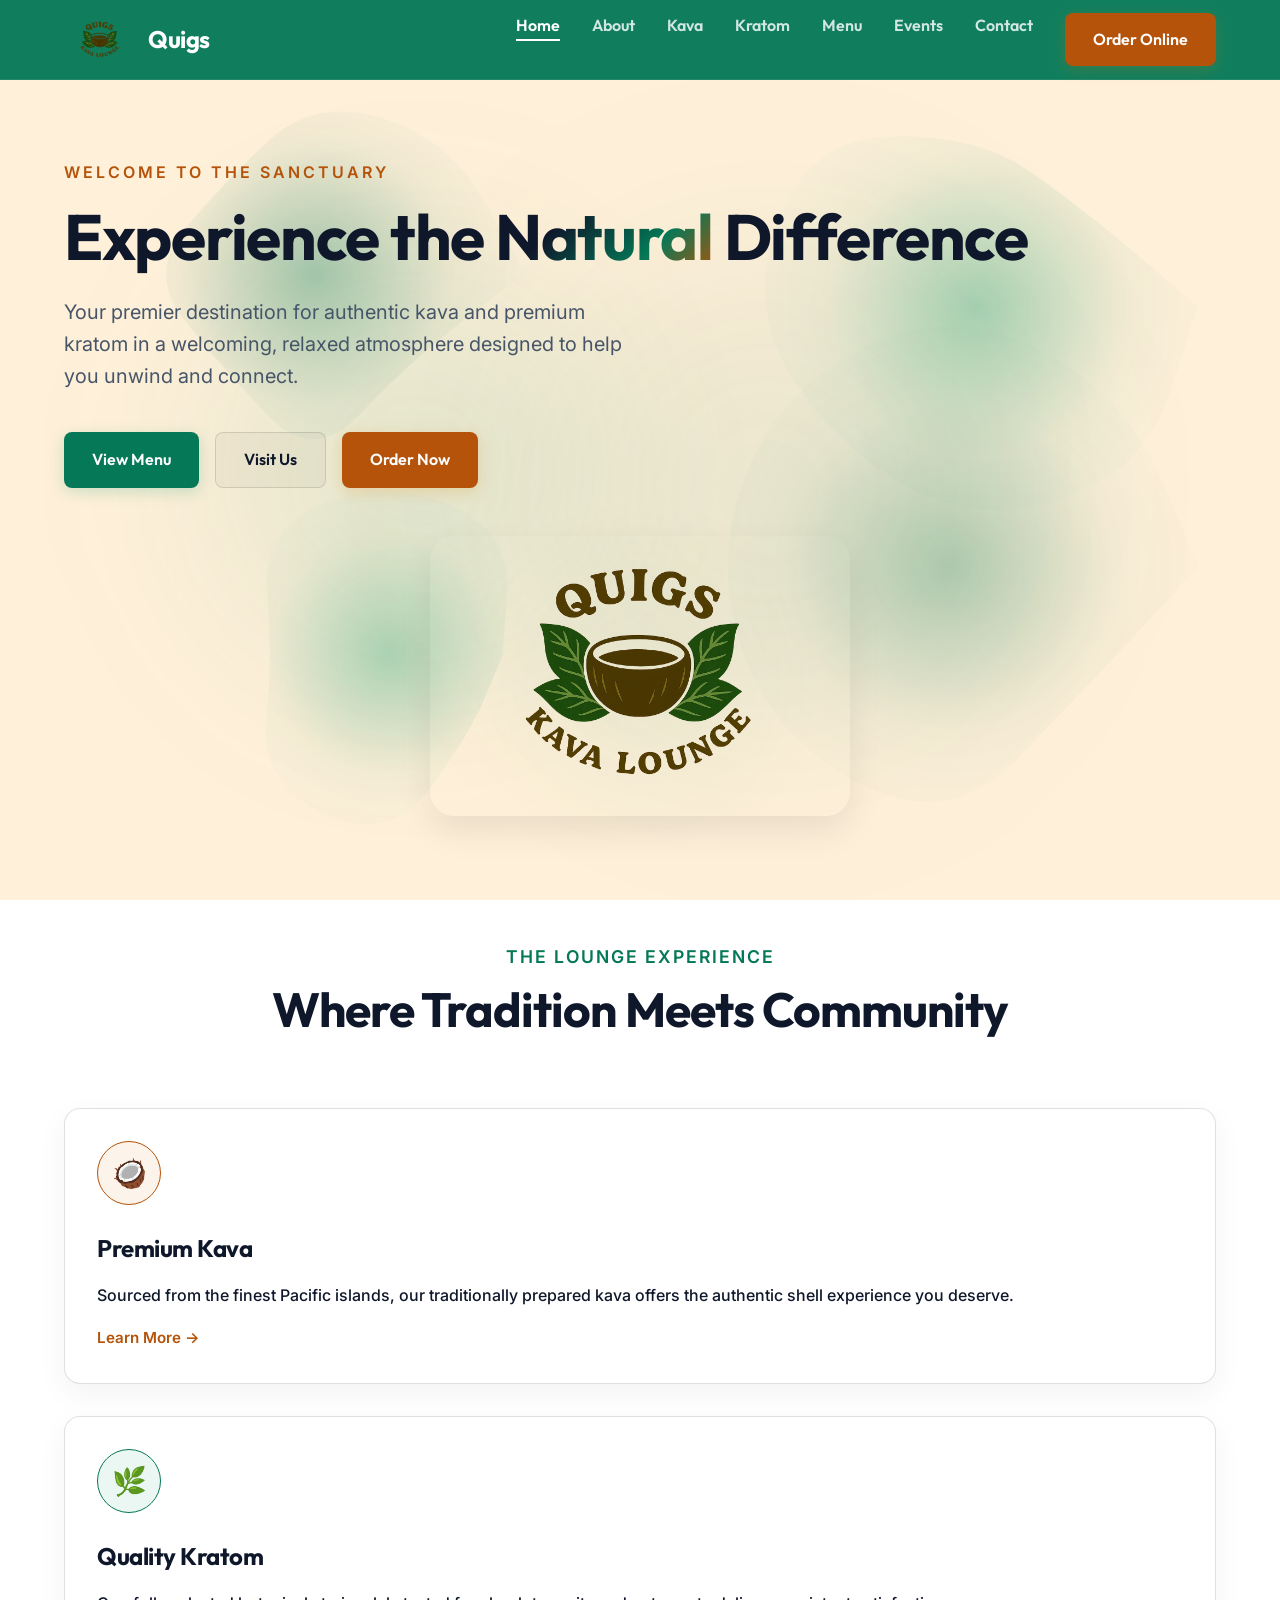
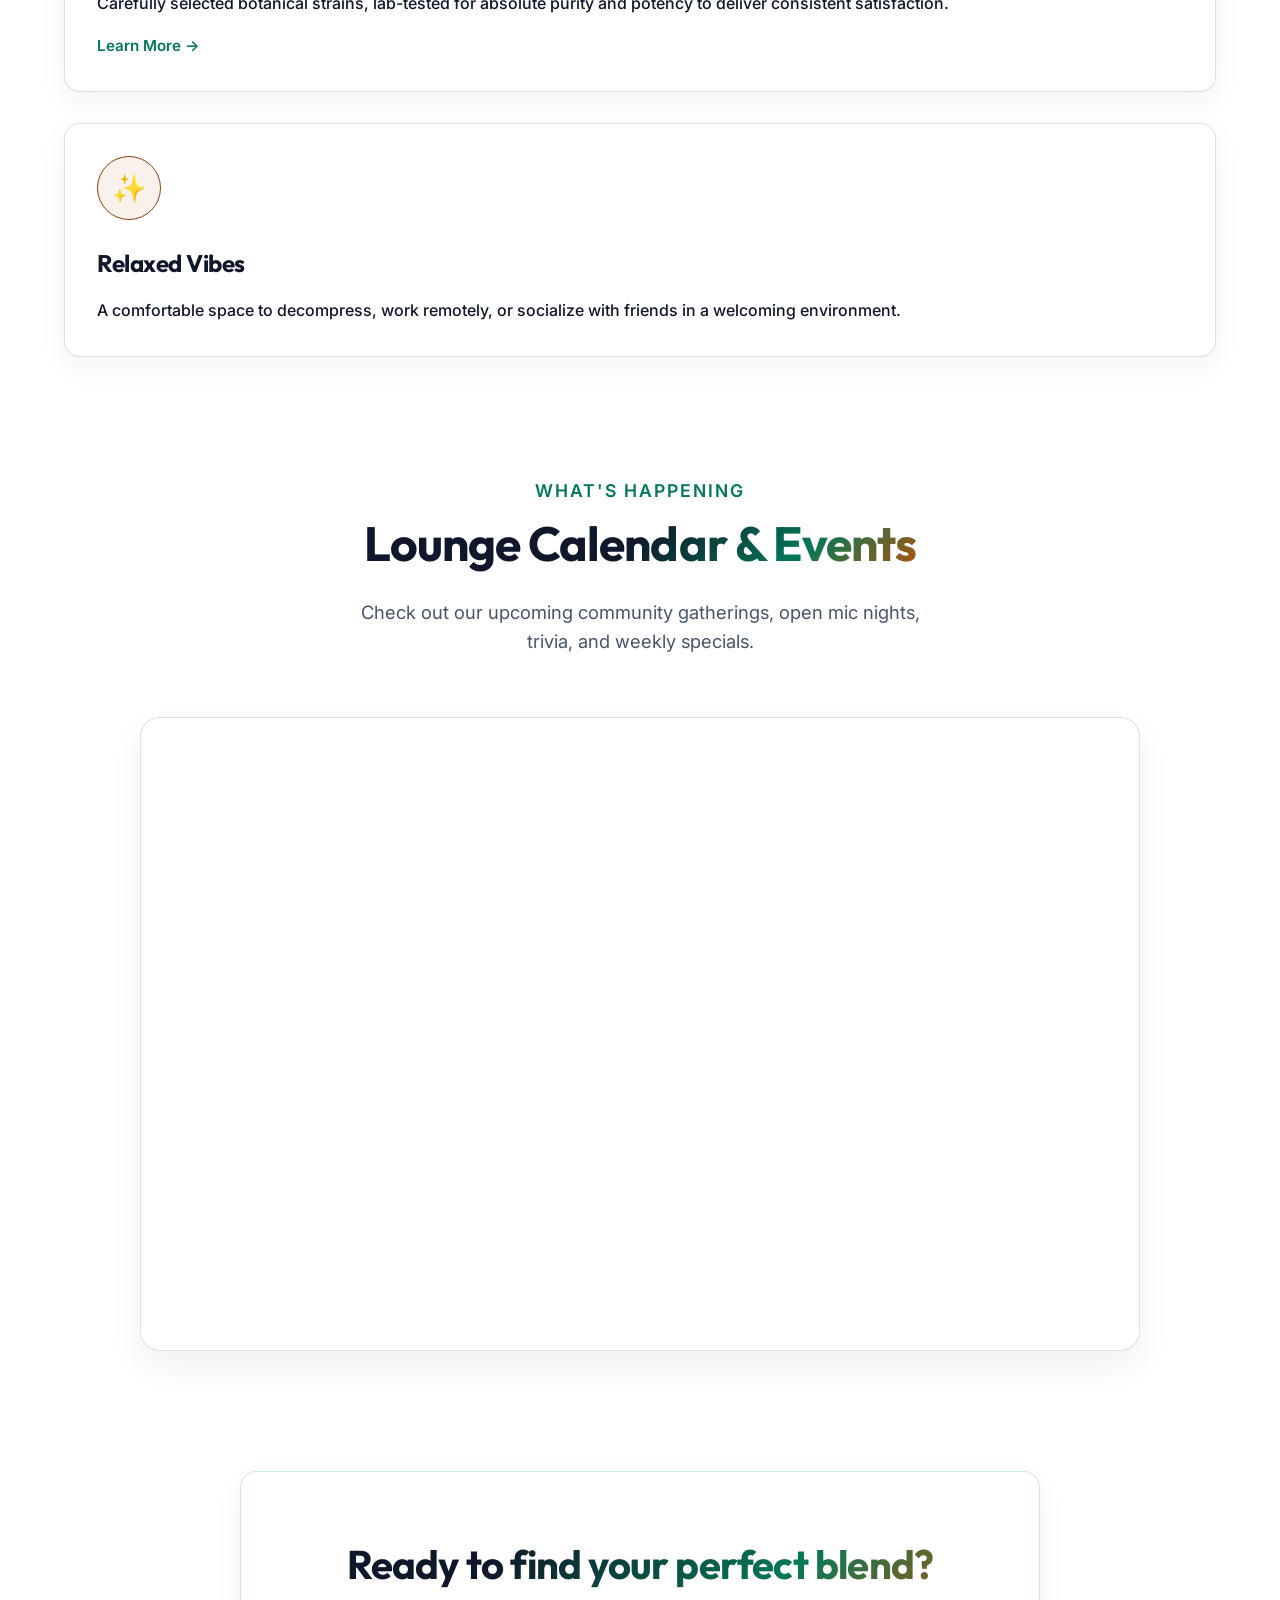
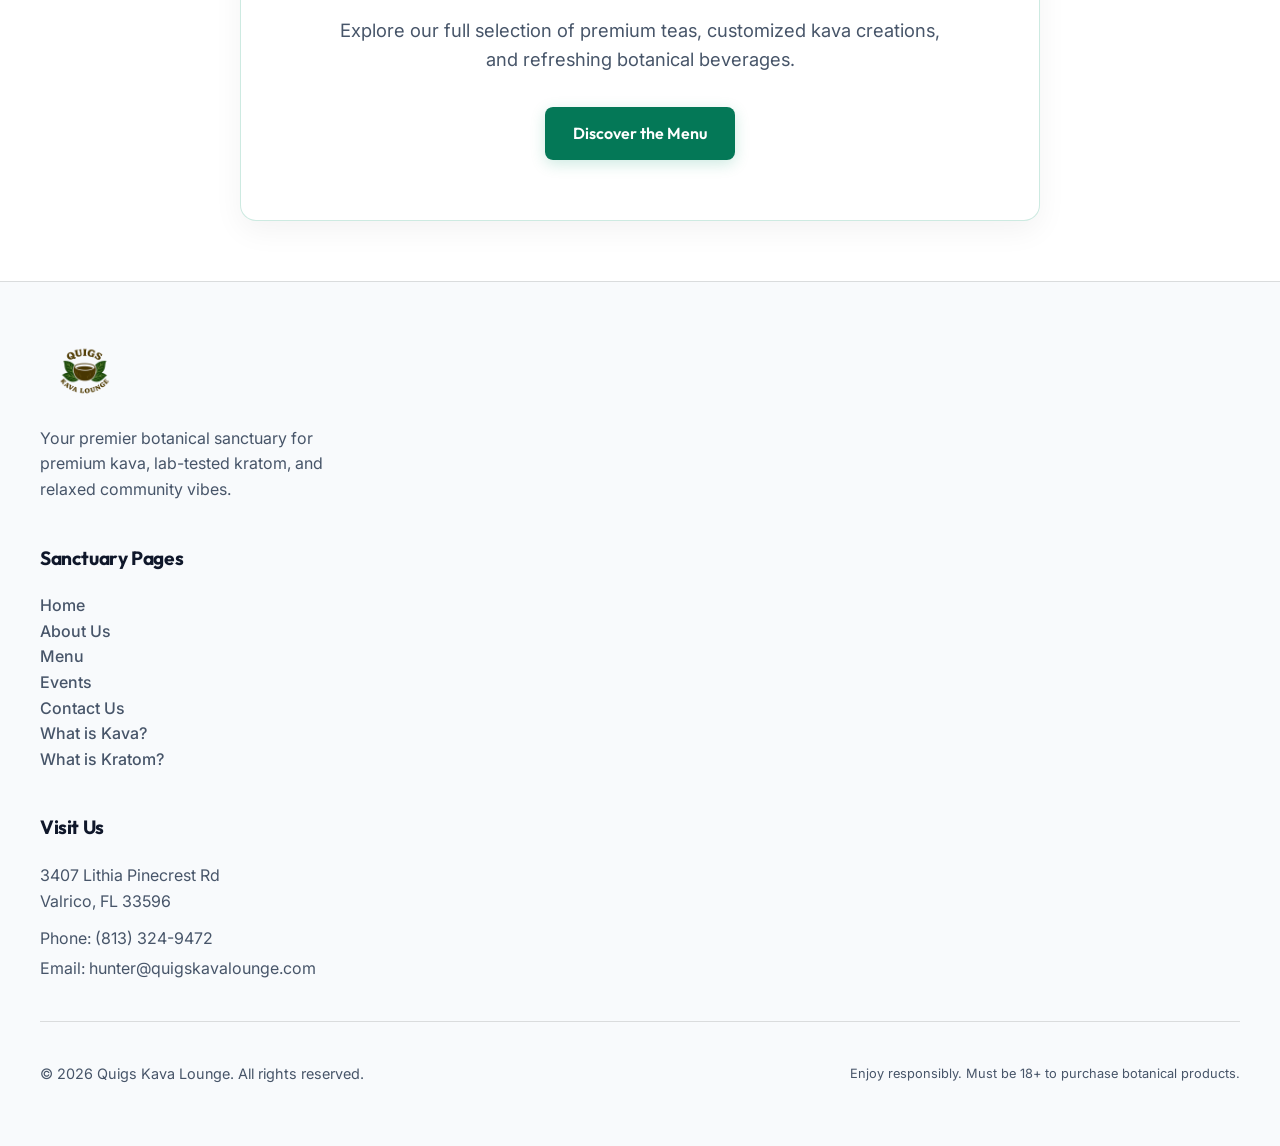
==== commit e0deb4a9: "feat(mobile-ux): implement responsive navigation drawer, touch controls, and layout optimization" ====
--- a/index.html
+++ b/index.html
@@ -99,7 +99,7 @@
         <img src="assets/ChatGPT-Image-Sep-7-2025-09_18_59-PM-2 (2).webp" alt="Quigs Kava Lounge" class="nav-logo">
         <span class="nav-title">Quigs</span>
       </a>
-      <ul class="nav-menu">
+      <ul class="nav-menu" id="nav-menu" aria-hidden="true">
         <li><a href="index.html" class="nav-link">Home</a></li>
         <li><a href="about.html" class="nav-link">About</a></li>
         <li><a href="kava.html" class="nav-link">Kava</a></li>
@@ -107,14 +107,16 @@
         <li><a href="menu.html" class="nav-link">Menu</a></li>
         <li><a href="events.html" class="nav-link">Events</a></li>
         <li><a href="contact.html" class="nav-link">Contact</a></li>
+        <li class="nav-cta-item"><a href="https://www.ubereats.com/store/chill-cawfee-riverview/8v0jd14UXYOxqRMc4G4RRA" target="_blank" rel="noopener noreferrer" class="btn btn-amber nav-cta-btn">Order Online</a></li>
       </ul>
-      <button class="menu-toggle" aria-label="Toggle Menu">
+      <button class="menu-toggle" aria-label="Toggle Navigation" aria-expanded="false" aria-controls="nav-menu">
         <span></span>
         <span></span>
         <span></span>
       </button>
     </div>
   </nav>
+  <div class="nav-overlay" id="nav-overlay" aria-hidden="true"></div>
 
   <!-- Content Wrapper -->
   <main class="content-wrapper">
@@ -126,8 +128,8 @@
         <p class="hero-description">Your premier destination for authentic kava and premium kratom in a welcoming, relaxed atmosphere designed to help you unwind and connect.</p>
         <div class="hero-actions">
           <a href="menu.html" class="btn btn-primary">View Menu</a>
-          <a href="#calendar" class="btn btn-secondary">Event Calendar</a>
-          <a href="https://www.ubereats.com/store/chill-cawfee-riverview/8v0jd14UXYOxqRMc4G4RRA?diningMode=DELIVERY&amp;pl=[base64]" target="_blank" rel="noopener noreferrer" class="btn btn-amber">Order Online</a>
+          <a href="contact.html" class="btn btn-secondary">Visit Us</a>
+          <a href="https://www.ubereats.com/store/chill-cawfee-riverview/8v0jd14UXYOxqRMc4G4RRA?diningMode=DELIVERY&amp;pl=[base64]" target="_blank" rel="noopener noreferrer" class="btn btn-amber">Order Now</a>
         </div>
       </div>
       <div class="hero-media animate-on-scroll delay-2">
@@ -166,7 +168,7 @@
     </section>
 
     <!-- Calendar / Events Section -->
-    <section id="calendar" class="container">
+    <section class="container">
       <div class="section-title-wrapper animate-on-scroll">
         <span class="section-subtitle">What's Happening</span>
         <h2 class="section-title">Lounge <span class="gradient-text">Calendar & Events</span></h2>
--- a/css/style.css
+++ b/css/style.css
@@ -193,6 +193,45 @@
   width: 100%;
 }
 
+/* Navigation Overlay (Backdrop) */
+.nav-overlay {
+  position: fixed;
+  top: 0;
+  left: 0;
+  width: 100vw;
+  height: 100vh;
+  height: 100dvh;
+  background: rgba(15, 23, 42, 0.65);
+  backdrop-filter: blur(6px);
+  -webkit-backdrop-filter: blur(6px);
+  z-index: 999;
+  opacity: 0;
+  pointer-events: none;
+  transition: opacity 0.3s cubic-bezier(0.16, 1, 0.3, 1);
+}
+
+.nav-overlay.active {
+  opacity: 1;
+  pointer-events: auto;
+}
+
+body.menu-open {
+  overflow: hidden !important;
+}
+
+.nav-cta-item {
+  display: flex;
+  align-items: center;
+}
+
+.nav-cta-btn {
+  padding: 8px 18px;
+  font-size: 0.9rem;
+  border-radius: 8px;
+  text-decoration: none;
+  white-space: nowrap;
+}
+
 .menu-toggle {
   display: none;
   background: none;
@@ -1099,49 +1138,273 @@
 }
 
 @media (max-width: 768px) {
+  html, body {
+    overflow-x: hidden;
+    max-width: 100%;
+  }
+
+  .content-wrapper {
+    padding-top: 85px;
+  }
+
+  .container {
+    padding: 36px 16px;
+  }
+
+  .section-title-wrapper {
+    margin-bottom: 32px;
+  }
+
   .section-title {
-    font-size: 2.25rem;
-  }
-  
+    font-size: clamp(1.85rem, 6vw, 2.25rem);
+  }
+
+  .hero-grid {
+    grid-template-cols: 1fr;
+    gap: 28px;
+    text-align: center;
+    min-height: auto;
+    padding-top: 20px;
+    padding-bottom: 20px;
+  }
+
   .hero-title {
-    font-size: 2.75rem;
-  }
-  
+    font-size: clamp(2.2rem, 8vw, 2.75rem);
+    line-height: 1.15;
+    margin-bottom: 16px;
+  }
+
+  .hero-description {
+    font-size: 1.05rem;
+    margin-bottom: 24px;
+    margin-left: auto;
+    margin-right: auto;
+  }
+
+  .hero-actions {
+    flex-direction: column;
+    width: 100%;
+    gap: 12px;
+  }
+
+  .hero-actions .btn {
+    width: 100%;
+    justify-content: center;
+    min-height: 48px;
+  }
+
+  /* Glassmorphic Slide-Out Drawer Navigation */
   .nav-menu {
     position: fixed;
-    top: 80px;
-    left: -100%;
+    top: 0;
+    right: -100%;
+    width: 85%;
+    max-width: 340px;
+    height: 100vh;
+    height: 100dvh;
+    background: rgba(3, 90, 65, 0.96);
+    backdrop-filter: blur(24px);
+    -webkit-backdrop-filter: blur(24px);
+    flex-direction: column;
+    align-items: stretch;
+    justify-content: flex-start;
+    padding: 90px 24px 40px;
+    gap: 12px;
+    transition: right 0.4s cubic-bezier(0.16, 1, 0.3, 1), transform 0.4s cubic-bezier(0.16, 1, 0.3, 1);
+    border-left: 1px solid rgba(255, 255, 255, 0.15);
+    box-shadow: -10px 0 30px rgba(0, 0, 0, 0.25);
+    z-index: 1001;
+    overflow-y: auto;
+  }
+
+  .nav-menu.active {
+    right: 0;
+  }
+
+  .nav-menu li {
     width: 100%;
-    height: calc(100vh - 80px);
-    background: rgba(3, 90, 65, 0.98);
-    backdrop-filter: blur(20px);
-    -webkit-backdrop-filter: blur(20px);
+  }
+
+  .nav-link {
+    display: block;
+    width: 100%;
+    padding: 12px 18px;
+    font-size: 1.1rem;
+    font-weight: 600;
+    border-radius: 10px;
+    color: rgba(255, 255, 255, 0.9);
+    background: rgba(255, 255, 255, 0.06);
+    transition: var(--transition-smooth);
+  }
+
+  .nav-link::after {
+    display: none;
+  }
+
+  .nav-link:hover, .nav-link.active {
+    background: rgba(255, 255, 255, 0.18);
+    color: #ffffff;
+    padding-left: 22px;
+  }
+
+  .nav-cta-item {
+    margin-top: 12px;
+    width: 100%;
+  }
+
+  .nav-cta-item .btn {
+    width: 100%;
+    min-height: 48px;
+    font-size: 1rem;
+    justify-content: center;
+  }
+
+  .menu-toggle {
+    display: flex;
     flex-direction: column;
+    justify-content: center;
     align-items: center;
-    justify-content: center;
-    gap: 40px;
-    transition: var(--transition-smooth);
-    border-top: 1px solid rgba(255, 255, 255, 0.08);
-  }
-  
-  .nav-menu.active {
-    left: 0;
-  }
-  
-  .menu-toggle {
-    display: block;
-  }
-  
+    width: 44px;
+    height: 44px;
+    padding: 8px;
+    z-index: 1002;
+    position: relative;
+    border-radius: 8px;
+    background: rgba(255, 255, 255, 0.08);
+  }
+
+  .menu-toggle.active {
+    background: rgba(255, 255, 255, 0.18);
+  }
+
   .menu-toggle.active span:nth-child(1) {
     transform: rotate(45deg) translate(5px, 5px);
   }
-  
+
   .menu-toggle.active span:nth-child(2) {
     opacity: 0;
   }
-  
+
   .menu-toggle.active span:nth-child(3) {
-    transform: rotate(-45deg) translate(7px, -7px);
+    transform: rotate(-45deg) translate(6px, -6px);
+  }
+
+  /* Responsive Cards & Spacing */
+  .glass-card {
+    padding: 24px 20px;
+    border-radius: 16px;
+  }
+
+  .contact-form-card {
+    padding: 24px 20px;
+  }
+
+  .about-card-placeholder {
+    padding: 28px 20px;
+    border-radius: 16px;
+  }
+
+  .modal-content {
+    padding: 28px 20px;
+    width: 92%;
+  }
+
+  /* 1-Column Responsive Grids */
+  .feature-grid {
+    grid-template-cols: 1fr;
+    gap: 20px;
+    margin-top: 28px;
+  }
+
+  .about-columns {
+    grid-template-cols: 1fr;
+    gap: 32px;
+  }
+
+  .contact-layout {
+    grid-template-cols: 1fr;
+    gap: 32px;
+  }
+
+  .events-grid {
+    grid-template-cols: 1fr;
+    gap: 20px;
+  }
+
+  .lounge-gallery {
+    grid-template-cols: 1fr;
+    gap: 16px;
+  }
+
+  .footer-container {
+    grid-template-cols: 1fr;
+    gap: 28px;
+  }
+
+  .footer-bottom {
+    flex-direction: column;
+    text-align: center;
+    gap: 12px;
+  }
+
+  /* Menu Tabs & Touch Controls */
+  .menu-tabs {
+    flex-direction: column;
+    align-items: stretch;
+    width: 100%;
+    gap: 10px;
+  }
+
+  .tab-btn {
+    width: 100%;
+    min-height: 48px;
+    padding: 12px 20px;
+    font-size: 1rem;
+    text-align: center;
+  }
+
+  .menu-images-row {
+    padding: 16px;
+    gap: 20px;
+  }
+
+  .menu-image-frame {
+    padding: 12px;
+  }
+
+  .calendar-card {
+    padding: 8px;
+  }
+
+  .calendar-iframe {
+    height: 450px;
+  }
+}
+
+@media (max-width: 480px) {
+  .container {
+    padding: 28px 14px;
+  }
+
+  .hero-title {
+    font-size: 2.1rem;
+  }
+
+  .section-title {
+    font-size: 1.75rem;
+  }
+
+  .nav-menu {
+    width: 90%;
+    padding: 80px 18px 30px;
+  }
+
+  .calendar-iframe {
+    height: 380px;
+  }
+
+  .map-card {
+    height: 260px;
   }
 }
 
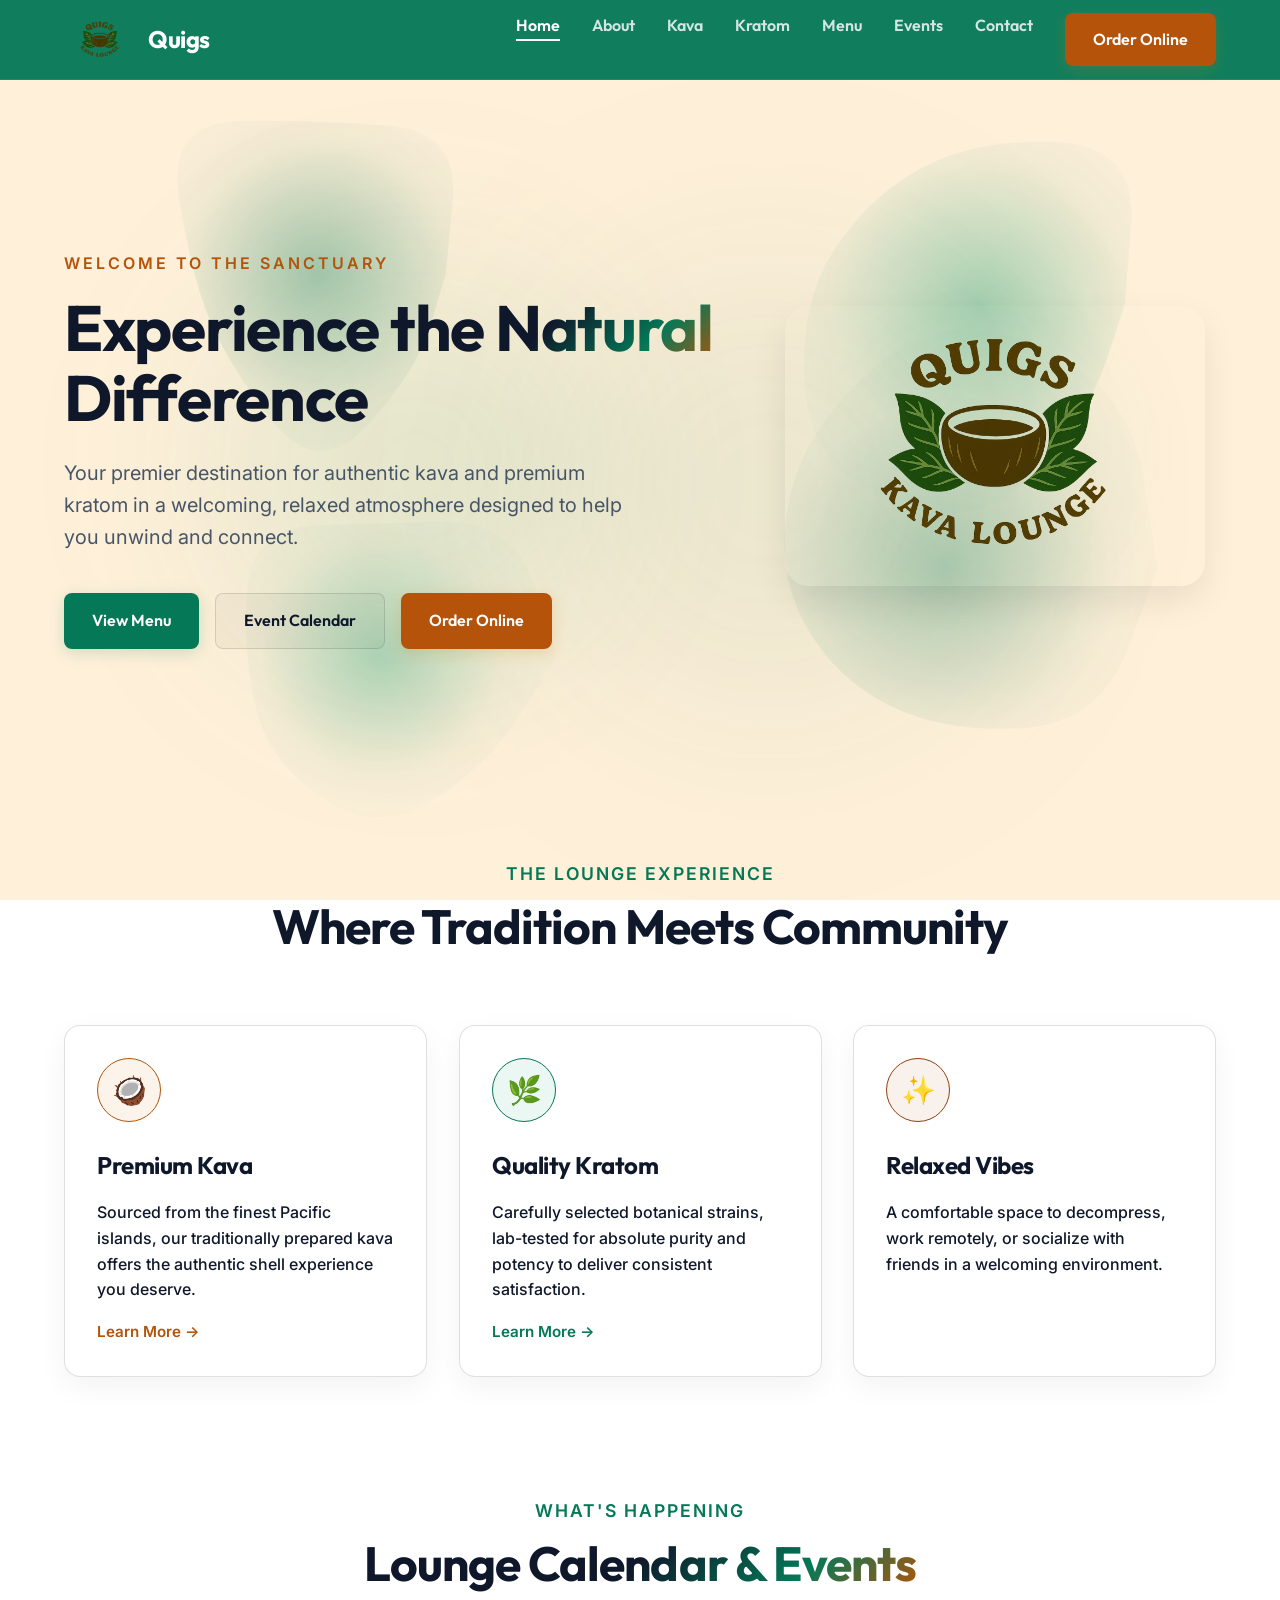
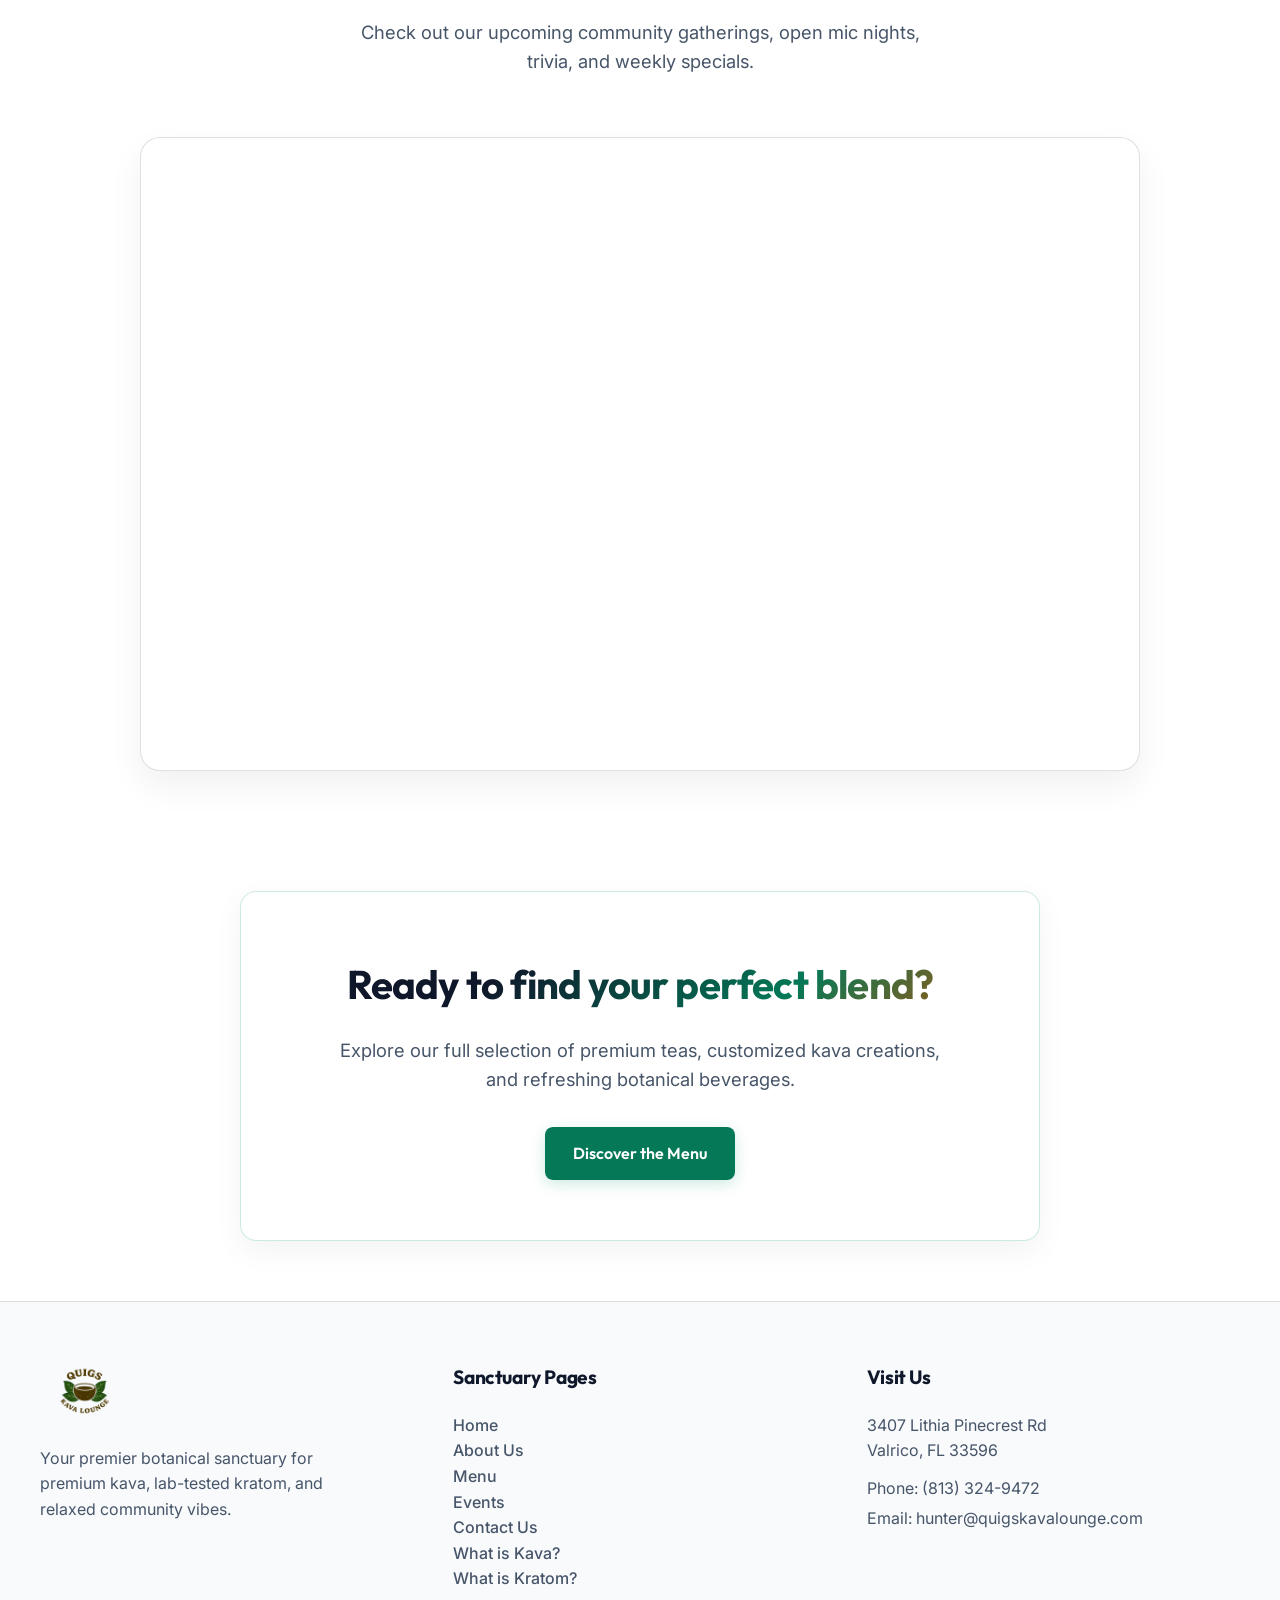
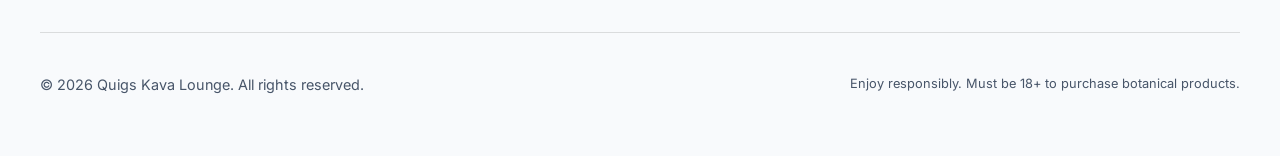
==== commit 67b07a47: "Merge branch 'main' of https://github.com/Brand-Hyve/quiggs-kava" ====
--- a/index.html
+++ b/index.html
@@ -128,8 +128,8 @@
         <p class="hero-description">Your premier destination for authentic kava and premium kratom in a welcoming, relaxed atmosphere designed to help you unwind and connect.</p>
         <div class="hero-actions">
           <a href="menu.html" class="btn btn-primary">View Menu</a>
-          <a href="contact.html" class="btn btn-secondary">Visit Us</a>
-          <a href="https://www.ubereats.com/store/chill-cawfee-riverview/8v0jd14UXYOxqRMc4G4RRA?diningMode=DELIVERY&amp;pl=[base64]" target="_blank" rel="noopener noreferrer" class="btn btn-amber">Order Now</a>
+          <a href="#calendar" class="btn btn-secondary">Event Calendar</a>
+          <a href="https://www.ubereats.com/store/chill-cawfee-riverview/8v0jd14UXYOxqRMc4G4RRA?diningMode=DELIVERY&amp;pl=[base64]" target="_blank" rel="noopener noreferrer" class="btn btn-amber">Order Online</a>
         </div>
       </div>
       <div class="hero-media animate-on-scroll delay-2">
@@ -168,7 +168,7 @@
     </section>
 
     <!-- Calendar / Events Section -->
-    <section class="container">
+    <section id="calendar" class="container">
       <div class="section-title-wrapper animate-on-scroll">
         <span class="section-subtitle">What's Happening</span>
         <h2 class="section-title">Lounge <span class="gradient-text">Calendar & Events</span></h2>
--- a/css/style.css
+++ b/css/style.css
@@ -395,7 +395,7 @@
 /* Hero Section */
 .hero-grid {
   display: grid;
-  grid-template-cols: 1.2fr 0.8fr;
+  grid-template-columns: 1.2fr 0.8fr;
   gap: 48px;
   align-items: center;
   min-height: calc(100vh - 200px);
@@ -479,7 +479,7 @@
 /* Feature Grid */
 .feature-grid {
   display: grid;
-  grid-template-cols: repeat(auto-fit, minmax(320px, 1fr));
+  grid-template-columns: repeat(auto-fit, minmax(320px, 1fr));
   gap: 32px;
   margin-top: 40px;
 }
@@ -531,7 +531,7 @@
 /* About Page Columns */
 .about-columns {
   display: grid;
-  grid-template-cols: 1fr 1fr;
+  grid-template-columns: 1fr 1fr;
   gap: 60px;
   align-items: center;
 }
@@ -590,7 +590,7 @@
 /* About Lounge Gallery */
 .lounge-gallery {
   display: grid;
-  grid-template-cols: repeat(3, 1fr);
+  grid-template-columns: repeat(3, 1fr);
   gap: 24px;
   margin-top: 48px;
   width: 100%;
@@ -640,7 +640,7 @@
 
 @media (max-width: 900px) {
   .lounge-gallery {
-    grid-template-cols: 1fr;
+    grid-template-columns: 1fr;
     gap: 30px;
   }
   
@@ -683,7 +683,8 @@
   box-shadow: 0 4px 15px rgba(5, 150, 105, 0.25);
 }
 
-.tab-btn[data-menu="cawfee"].active {
+.tab-btn[data-menu="cawfee"].active,
+.tab-btn[data-menu="food"].active {
   background: linear-gradient(135deg, var(--amber), #b45309);
   color: white;
   border-color: var(--amber);
@@ -711,12 +712,10 @@
   transition: var(--transition-smooth);
 }
 
-#menu-quiggs {
+#menu-quiggs,
+#menu-cawfee,
+#menu-food {
   max-width: 1100px;
-}
-
-#menu-cawfee {
-  max-width: 550px;
 }
 
 .menu-image-card.active {
@@ -837,7 +836,7 @@
 
 .events-grid {
   display: grid;
-  grid-template-cols: repeat(auto-fit, minmax(280px, 1fr));
+  grid-template-columns: repeat(auto-fit, minmax(280px, 1fr));
   gap: 32px;
   margin-top: 40px;
 }
@@ -862,7 +861,7 @@
 /* Contact & Visit Us Page */
 .contact-layout {
   display: grid;
-  grid-template-cols: 1fr 1.2fr;
+  grid-template-columns: 1fr 1.2fr;
   gap: 48px;
   align-items: stretch;
 }
@@ -1036,7 +1035,7 @@
   max-width: 1200px;
   margin: 0 auto;
   display: grid;
-  grid-template-cols: 1fr 1fr 1fr;
+  grid-template-columns: 1fr 1fr 1fr;
   gap: 40px;
   margin-bottom: 40px;
 }
@@ -1107,7 +1106,7 @@
 /* Responsive Styles */
 @media (max-width: 992px) {
   .hero-grid {
-    grid-template-cols: 1fr;
+    grid-template-columns: 1fr;
     gap: 40px;
     text-align: center;
     padding-top: 40px;
@@ -1123,16 +1122,15 @@
   }
   
   .about-columns {
-    grid-template-cols: 1fr;
-    gap: 40px;
+    grid-template-columns: 1fr;
   }
   
   .contact-layout {
-    grid-template-cols: 1fr;
+    grid-template-columns: 1fr;
   }
   
   .footer-container {
-    grid-template-cols: 1fr;
+    grid-template-columns: 1fr;
     gap: 30px;
   }
 }
@@ -1417,3 +1415,67 @@
     font-size: 0.9rem;
   }
 }
+
+/* Cawfee Menu Grid */
+.cawfee-menu-grid {
+  display: grid;
+  grid-template-columns: repeat(auto-fill, minmax(220px, 1fr));
+  gap: 20px;
+  margin-top: 32px;
+  width: 100%;
+}
+
+.cawfee-menu-item {
+  position: relative;
+  border-radius: 16px;
+  overflow: hidden;
+  border: 1px solid var(--border-color);
+  box-shadow: 0 10px 25px rgba(0, 0, 0, 0.03);
+  background: var(--bg-light);
+  transition: var(--transition-smooth);
+  display: flex;
+  flex-direction: column;
+}
+
+.cawfee-menu-item:hover {
+  transform: translateY(-6px);
+  border-color: var(--border-hover);
+  box-shadow: 0 15px 30px rgba(180, 83, 9, 0.08);
+}
+
+.menu-item-image-wrapper {
+  width: 100%;
+  aspect-ratio: 1 / 1;
+  overflow: hidden;
+}
+
+.cawfee-menu-img {
+  width: 100%;
+  height: 100%;
+  object-fit: cover;
+  transition: var(--transition-smooth);
+}
+
+.cawfee-menu-item:hover .cawfee-menu-img {
+  transform: scale(1.05);
+}
+
+.menu-item-info {
+  padding: 16px;
+  background: #ffffff;
+  text-align: center;
+  border-top: 1px solid var(--border-color);
+  flex-grow: 1;
+  display: flex;
+  align-items: center;
+  justify-content: center;
+}
+
+.menu-item-name {
+  font-family: var(--font-heading);
+  font-weight: 600;
+  font-size: 0.95rem;
+  color: var(--text-dark);
+  margin: 0;
+  line-height: 1.3;
+}
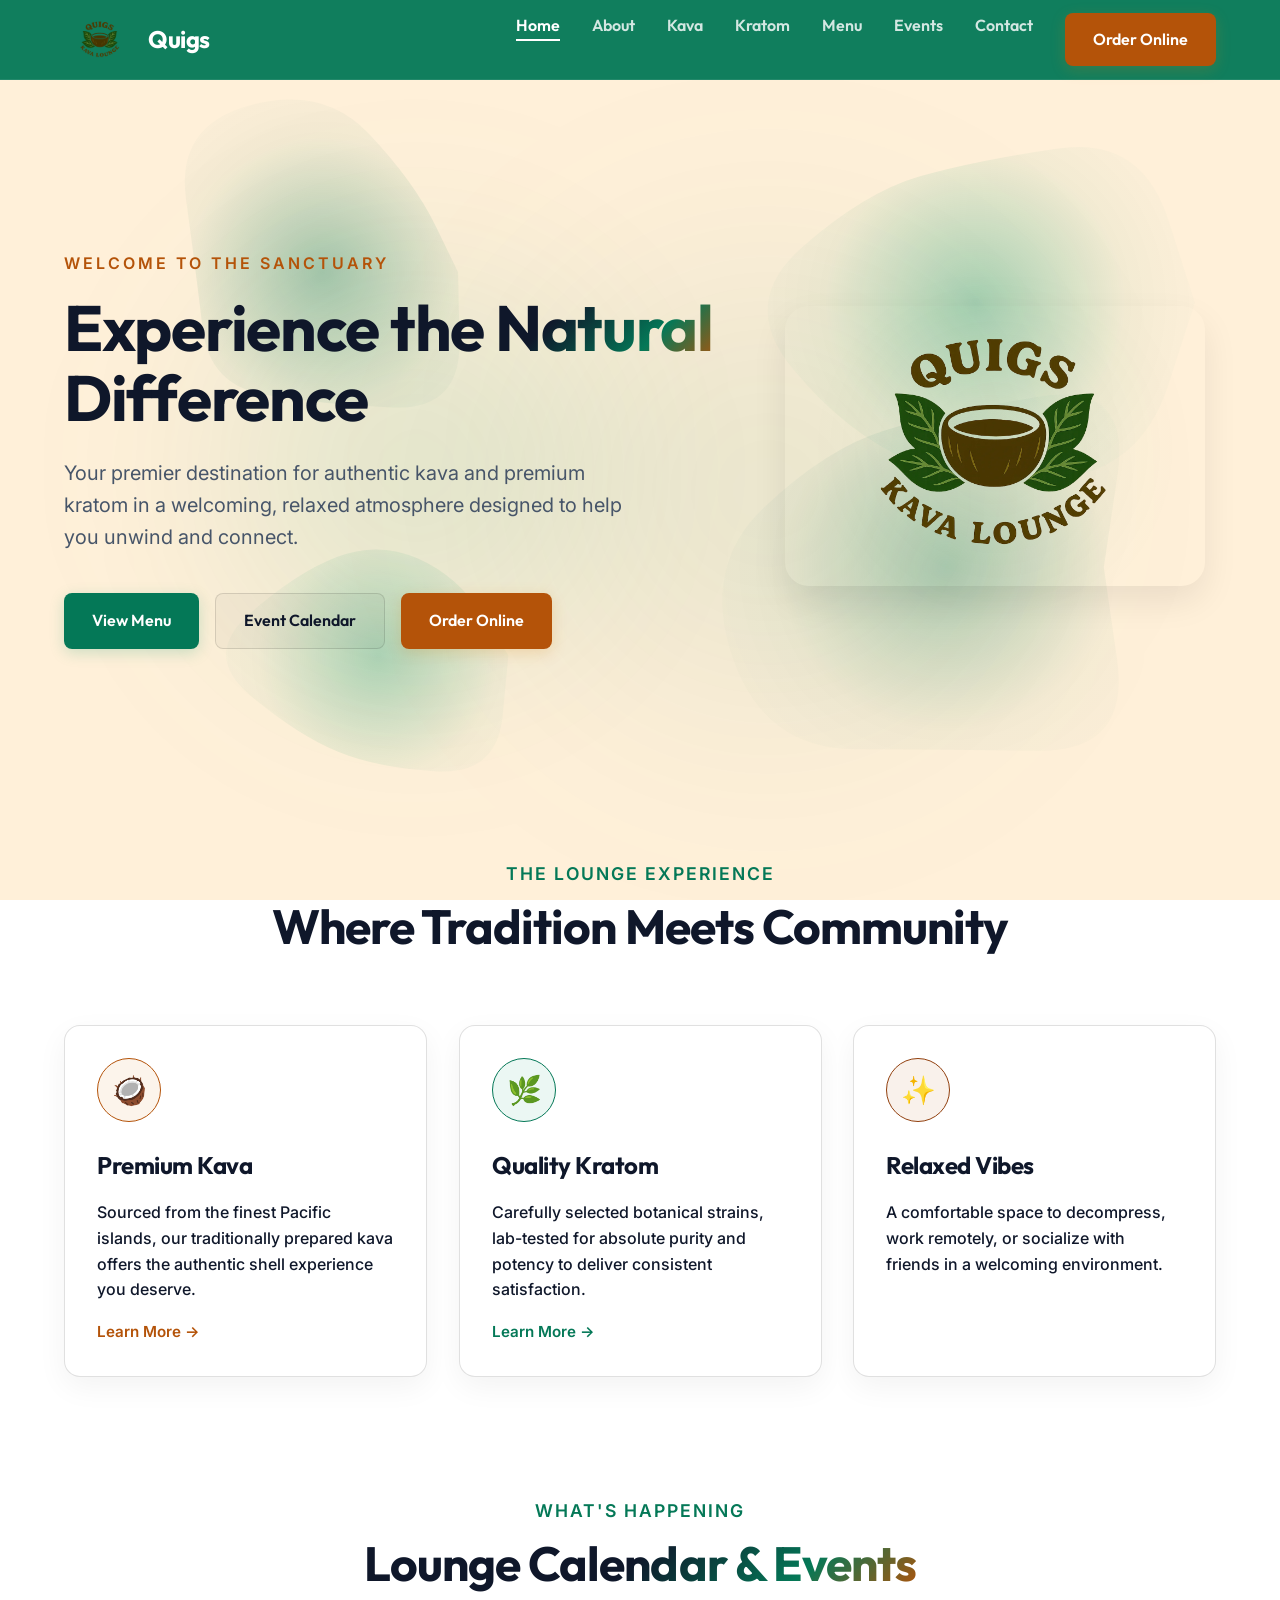
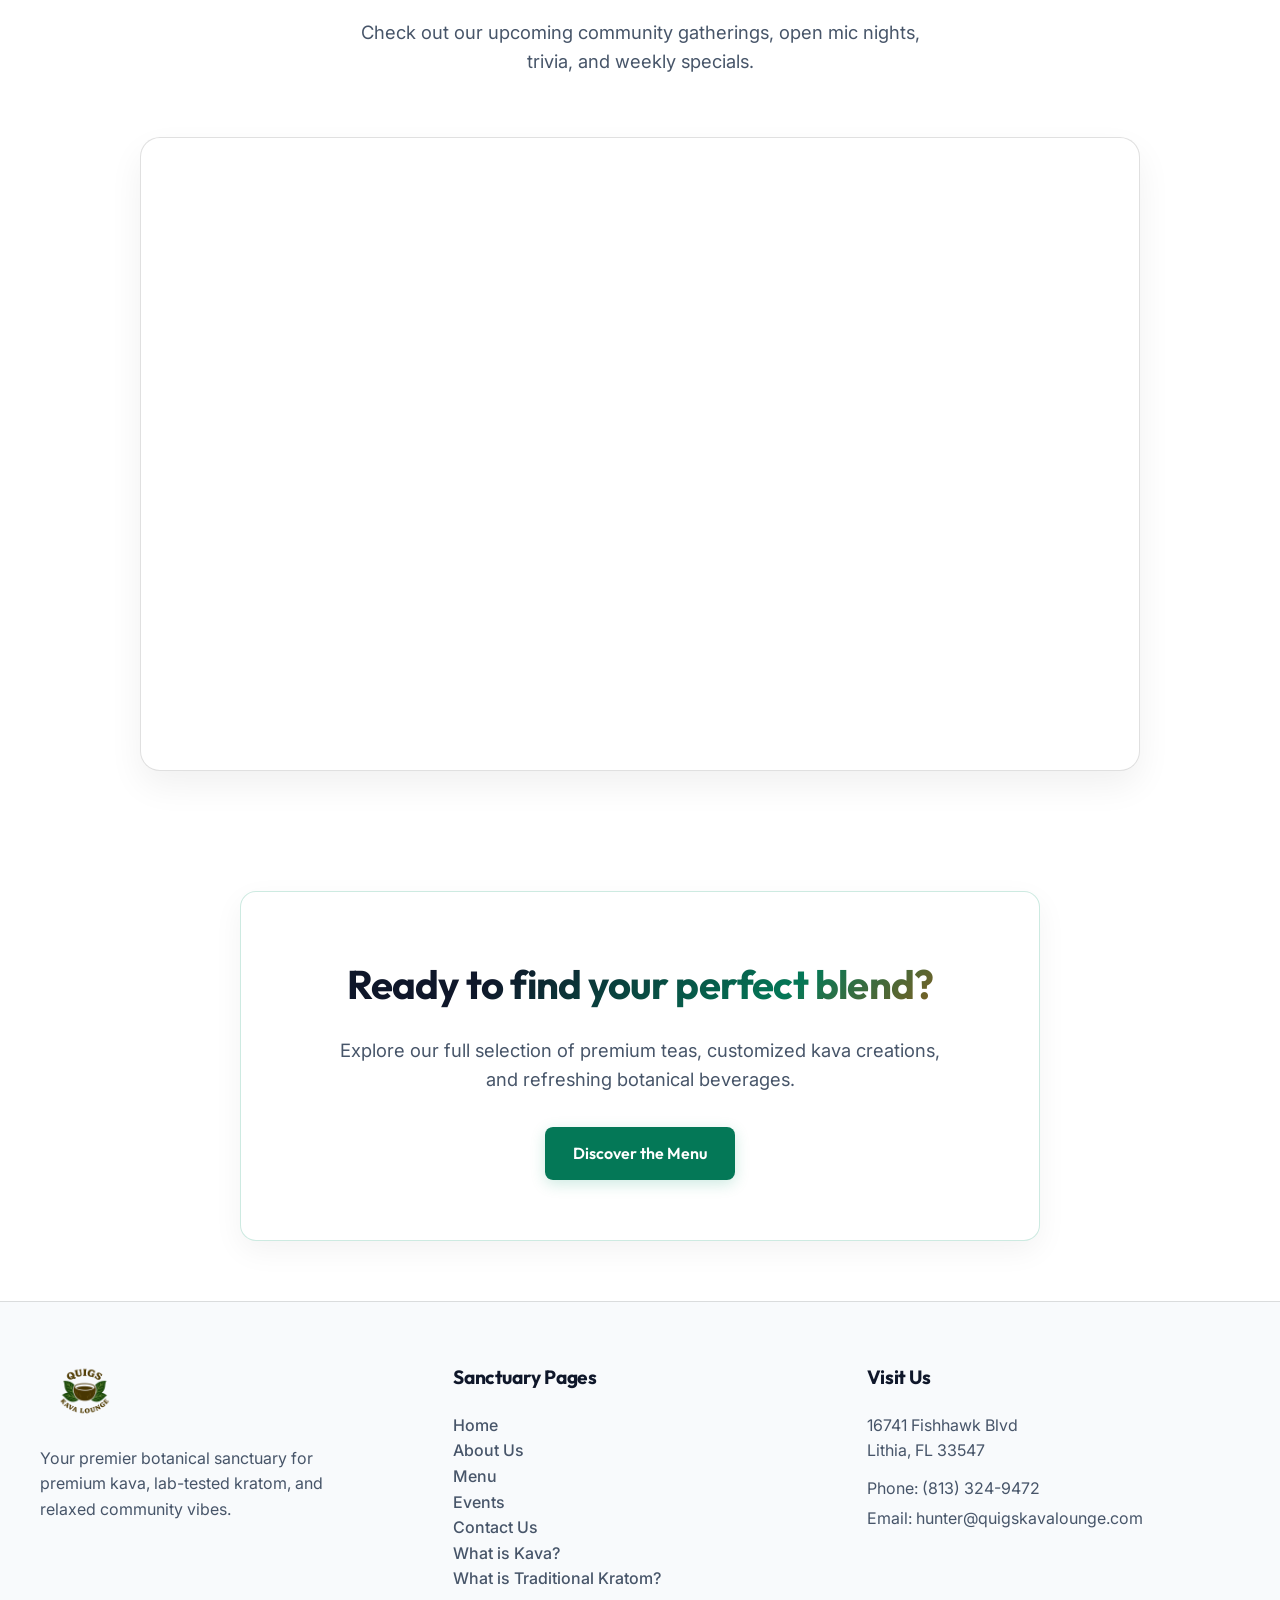
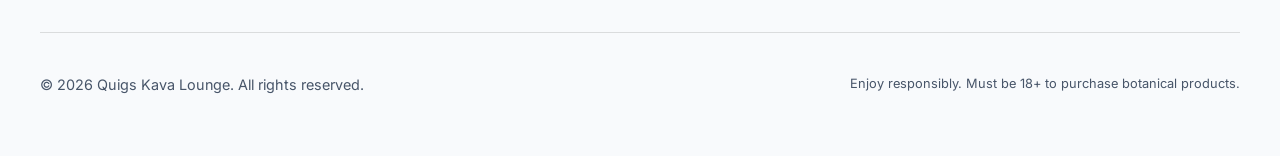
==== commit e2cd3c8b: "Fix NAP consistency: update address to 16741 Fishhawk Blvd, Lithia FL; replace UberEats with DoorDas" ====
--- a/index.html
+++ b/index.html
@@ -4,22 +4,22 @@
   <meta charset="UTF-8">
   <script>document.documentElement.classList.add('js')</script>
   <meta name="viewport" content="width=device-width, initial-scale=1.0">
-  <title>Quigs Kava Lounge | Premium Kava & Kratom Lounge in Valrico, FL</title>
-  <meta name="description" content="Welcome to Quigs Kava Lounge, Valrico's premier botanical sanctuary. Enjoy our premium noble kava, lab-tested kratom, nitro cold brews, and relaxed community vibes.">
-  <meta name="keywords" content="kava lounge Valrico FL, premium kratom Valrico, botanical drinks, kava bar, community lounge Tampa, noble kava shells">
+  <title>Quigs Kava Lounge | Premium Kava & Kratom Lounge in Lithia, FL</title>
+  <meta name="description" content="Welcome to Quigs Kava Lounge, Fishhawk's premier botanical sanctuary. Enjoy our premium noble kava, lab-tested kratom, nitro cold brews, and relaxed community vibes.">
+  <meta name="keywords" content="kava lounge Fishhawk FL, premium kratom Lithia, botanical drinks, kava bar, community lounge Tampa, noble kava shells">
   
   <!-- Open Graph / Facebook -->
   <meta property="og:type" content="website">
   <meta property="og:url" content="https://quigskavalounge.com/">
-  <meta property="og:title" content="Quigs Kava Lounge | Premium Kava & Kratom Lounge in Valrico, FL">
-  <meta property="og:description" content="Welcome to Quigs Kava Lounge, Valrico's premier botanical sanctuary. Enjoy our premium noble kava, lab-tested kratom, nitro cold brews, and relaxed community vibes.">
+  <meta property="og:title" content="Quigs Kava Lounge | Premium Kava & Kratom Lounge in Lithia, FL">
+  <meta property="og:description" content="Welcome to Quigs Kava Lounge, Fishhawk's premier botanical sanctuary. Enjoy our premium noble kava, lab-tested kratom, nitro cold brews, and relaxed community vibes.">
   <meta property="og:image" content="assets/ChatGPT-Image-Sep-7-2025-09_18_59-PM-2 (2).webp">
 
   <!-- Twitter -->
   <meta property="twitter:card" content="summary_large_image">
   <meta property="twitter:url" content="https://quigskavalounge.com/">
-  <meta property="twitter:title" content="Quigs Kava Lounge | Premium Kava & Kratom Lounge in Valrico, FL">
-  <meta property="twitter:description" content="Welcome to Quigs Kava Lounge, Valrico's premier botanical sanctuary. Enjoy our premium noble kava, lab-tested kratom, nitro cold brews, and relaxed community vibes.">
+  <meta property="twitter:title" content="Quigs Kava Lounge | Premium Kava & Kratom Lounge in Lithia, FL">
+  <meta property="twitter:description" content="Welcome to Quigs Kava Lounge, Fishhawk's premier botanical sanctuary. Enjoy our premium noble kava, lab-tested kratom, nitro cold brews, and relaxed community vibes.">
   <meta property="twitter:image" content="assets/ChatGPT-Image-Sep-7-2025-09_18_59-PM-2 (2).webp">
 
   <!-- Favicons -->
@@ -42,16 +42,16 @@
     "priceRange": "$$",
     "address": {
       "@type": "PostalAddress",
-      "streetAddress": "3407 Lithia Pinecrest Rd",
-      "addressLocality": "Valrico",
+      "streetAddress": "16741 Fishhawk Blvd",
+      "addressLocality": "Lithia",
       "addressRegion": "FL",
-      "postalCode": "33596",
+      "postalCode": "33547",
       "addressCountry": "US"
     },
     "geo": {
       "@type": "GeoCoordinates",
-      "latitude": 27.88067,
-      "longitude": -82.3296
+      "latitude": 27.8635,
+      "longitude": -82.2155
     },
     "openingHoursSpecification": [
       {
@@ -75,7 +75,7 @@
       }
     ],
     "sameAs": [
-      "https://www.ubereats.com/store/chill-cawfee-riverview/8v0jd14UXYOxqRMc4G4RRA"
+      "https://www.doordash.com/store/37634714?utm_source=mx_share&aw=DsOUaVheNmi1_CI4"
     ]
   }
   </script>
@@ -107,7 +107,7 @@
         <li><a href="menu.html" class="nav-link">Menu</a></li>
         <li><a href="events.html" class="nav-link">Events</a></li>
         <li><a href="contact.html" class="nav-link">Contact</a></li>
-        <li class="nav-cta-item"><a href="https://www.ubereats.com/store/chill-cawfee-riverview/8v0jd14UXYOxqRMc4G4RRA" target="_blank" rel="noopener noreferrer" class="btn btn-amber nav-cta-btn">Order Online</a></li>
+        <li class="nav-cta-item"><a href="https://www.doordash.com/store/37634714?utm_source=mx_share&amp;aw=DsOUaVheNmi1_CI4" target="_blank" rel="noopener noreferrer" class="btn btn-amber nav-cta-btn">Order Online</a></li>
       </ul>
       <button class="menu-toggle" aria-label="Toggle Navigation" aria-expanded="false" aria-controls="nav-menu">
         <span></span>
@@ -129,7 +129,7 @@
         <div class="hero-actions">
           <a href="menu.html" class="btn btn-primary">View Menu</a>
           <a href="#calendar" class="btn btn-secondary">Event Calendar</a>
-          <a href="https://www.ubereats.com/store/chill-cawfee-riverview/8v0jd14UXYOxqRMc4G4RRA?diningMode=DELIVERY&amp;pl=[base64]" target="_blank" rel="noopener noreferrer" class="btn btn-amber">Order Online</a>
+          <a href="https://www.doordash.com/store/37634714?utm_source=mx_share&amp;aw=DsOUaVheNmi1_CI4" target="_blank" rel="noopener noreferrer" class="btn btn-amber">Order Online</a>
         </div>
       </div>
       <div class="hero-media animate-on-scroll delay-2">
@@ -206,12 +206,12 @@
           <li><a href="events.html">Events</a></li>
           <li><a href="contact.html">Contact Us</a></li>
           <li><a href="kava.html">What is Kava?</a></li>
-          <li><a href="kratom.html">What is Kratom?</a></li>
+          <li><a href="kratom.html">What is Traditional Kratom?</a></li>
         </ul>
       </div>
       <div class="footer-col">
         <h4 class="footer-title">Visit Us</h4>
-        <p class="footer-desc" style="margin-bottom: 12px;">3407 Lithia Pinecrest Rd<br>Valrico, FL 33596</p>
+        <p class="footer-desc" style="margin-bottom: 12px;">16741 Fishhawk Blvd<br>Lithia, FL 33547</p>
         <p class="footer-desc" style="margin-bottom: 4px;">Phone: (813) 324-9472</p>
         <p class="footer-desc">Email: hunter@quigskavalounge.com</p>
       </div>
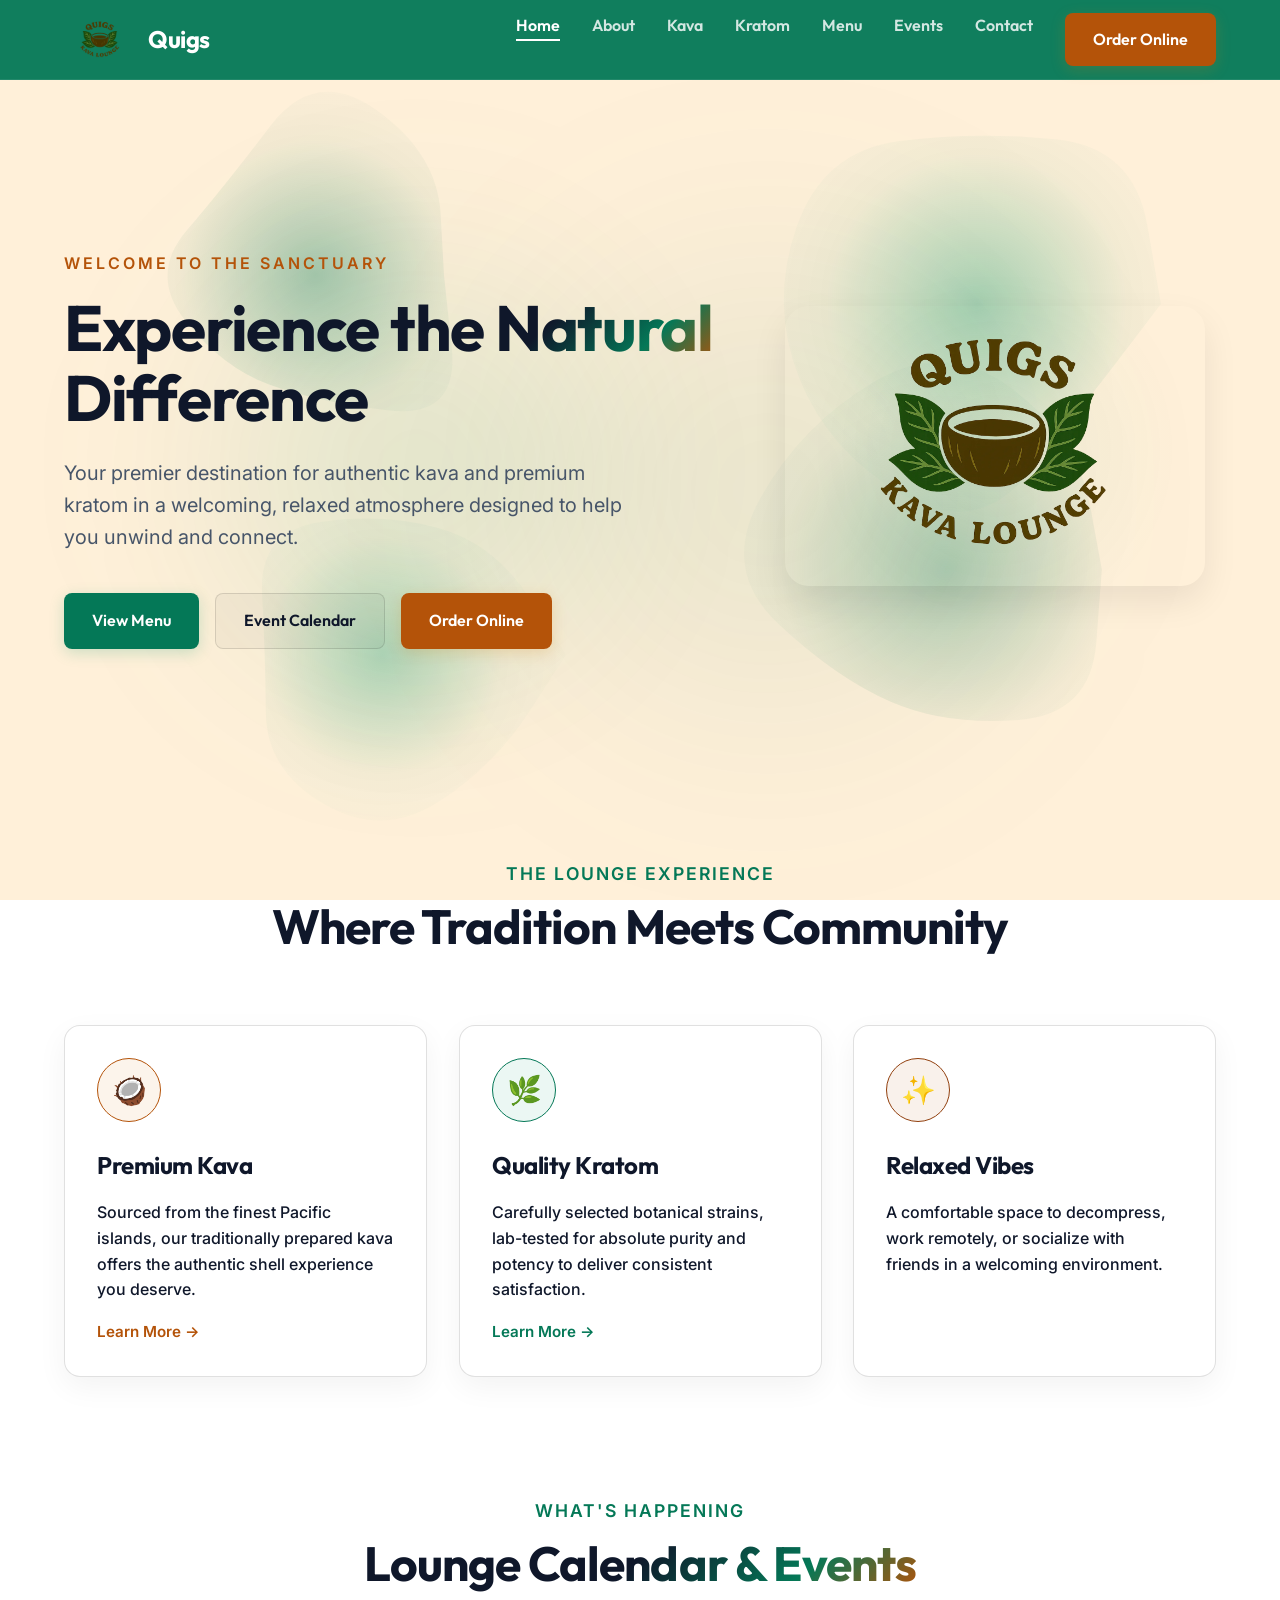
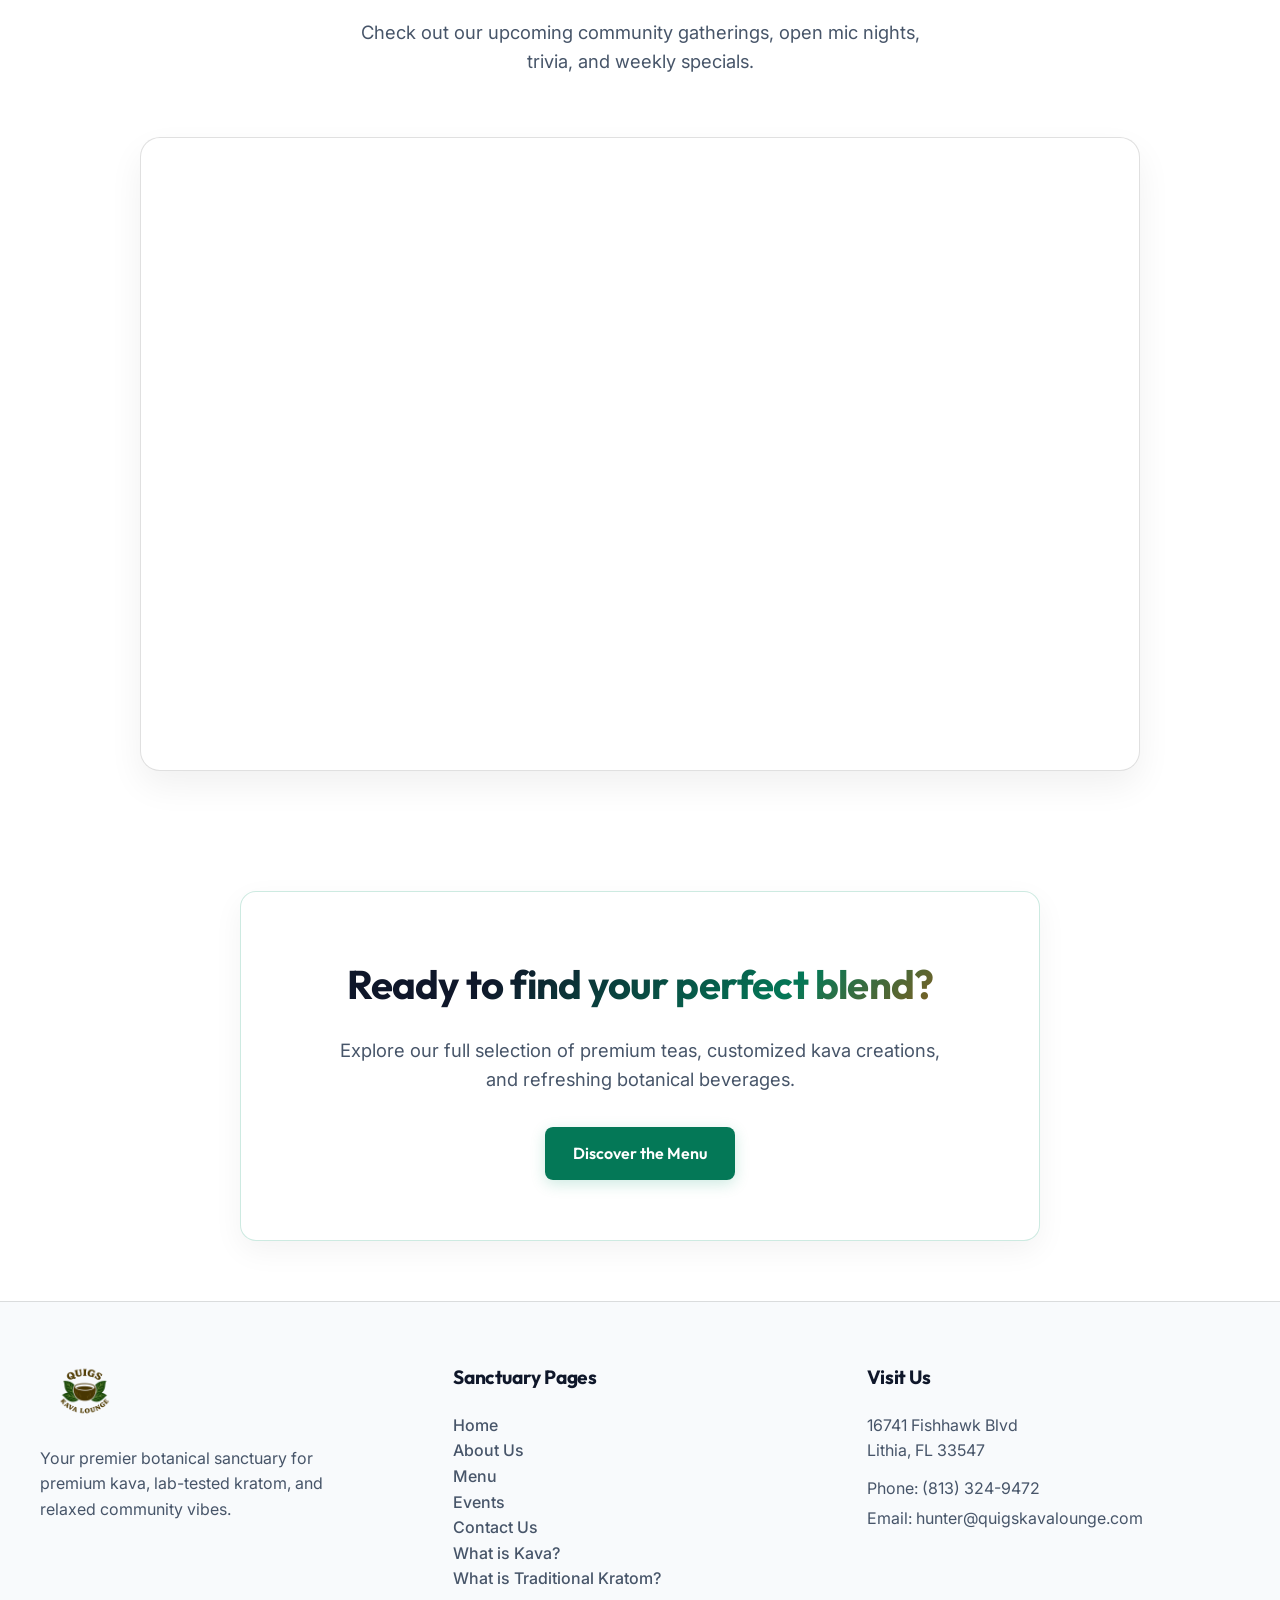
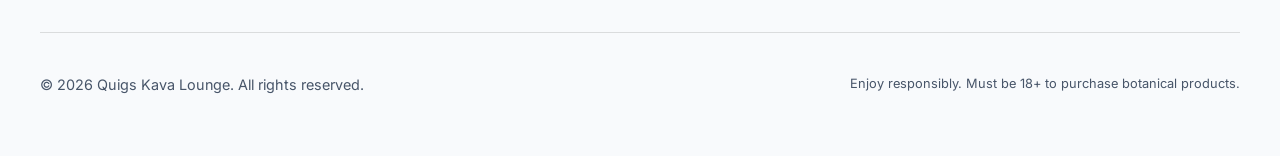
==== commit 60a0685a: "Add vercel.json cleanUrls + strip .html from all internal links" ====
--- a/index.html
+++ b/index.html
@@ -28,7 +28,7 @@
   <link rel="icon" type="image/png" sizes="16x16" href="assets/favicon-16x16.png">
   <link rel="apple-touch-icon" sizes="180x180" href="assets/apple-touch-icon.png">
 
-  <link rel="canonical" href="https://quigskavalounge.com/index.html">
+  <link rel="canonical" href="https://quigskavalounge.com/index">
 
   <script type="application/ld+json">
   {
@@ -95,18 +95,18 @@
   <!-- Navigation Bar -->
   <nav class="navbar">
     <div class="nav-container">
-      <a href="index.html" class="nav-brand">
+      <a href="/" class="nav-brand">
         <img src="assets/ChatGPT-Image-Sep-7-2025-09_18_59-PM-2 (2).webp" alt="Quigs Kava Lounge" class="nav-logo">
         <span class="nav-title">Quigs</span>
       </a>
       <ul class="nav-menu" id="nav-menu" aria-hidden="true">
-        <li><a href="index.html" class="nav-link">Home</a></li>
-        <li><a href="about.html" class="nav-link">About</a></li>
-        <li><a href="kava.html" class="nav-link">Kava</a></li>
-        <li><a href="kratom.html" class="nav-link">Kratom</a></li>
-        <li><a href="menu.html" class="nav-link">Menu</a></li>
-        <li><a href="events.html" class="nav-link">Events</a></li>
-        <li><a href="contact.html" class="nav-link">Contact</a></li>
+        <li><a href="/" class="nav-link">Home</a></li>
+        <li><a href="about" class="nav-link">About</a></li>
+        <li><a href="kava" class="nav-link">Kava</a></li>
+        <li><a href="kratom" class="nav-link">Kratom</a></li>
+        <li><a href="menu" class="nav-link">Menu</a></li>
+        <li><a href="events" class="nav-link">Events</a></li>
+        <li><a href="contact" class="nav-link">Contact</a></li>
         <li class="nav-cta-item"><a href="https://www.doordash.com/store/37634714?utm_source=mx_share&amp;aw=DsOUaVheNmi1_CI4" target="_blank" rel="noopener noreferrer" class="btn btn-amber nav-cta-btn">Order Online</a></li>
       </ul>
       <button class="menu-toggle" aria-label="Toggle Navigation" aria-expanded="false" aria-controls="nav-menu">
@@ -127,7 +127,7 @@
         <h1 class="hero-title">Experience the <span class="gradient-text">Natural</span> Difference</h1>
         <p class="hero-description">Your premier destination for authentic kava and premium kratom in a welcoming, relaxed atmosphere designed to help you unwind and connect.</p>
         <div class="hero-actions">
-          <a href="menu.html" class="btn btn-primary">View Menu</a>
+          <a href="menu" class="btn btn-primary">View Menu</a>
           <a href="#calendar" class="btn btn-secondary">Event Calendar</a>
           <a href="https://www.doordash.com/store/37634714?utm_source=mx_share&amp;aw=DsOUaVheNmi1_CI4" target="_blank" rel="noopener noreferrer" class="btn btn-amber">Order Online</a>
         </div>
@@ -151,13 +151,13 @@
           <div class="feature-icon icon-kava">🥥</div>
           <h3 class="feature-title">Premium Kava</h3>
           <p class="feature-desc" style="margin-bottom: 16px;">Sourced from the finest Pacific islands, our traditionally prepared kava offers the authentic shell experience you deserve.</p>
-          <a href="kava.html" style="color: var(--amber); font-weight: 600; text-decoration: none; font-size: 0.95rem; display: inline-flex; align-items: center; gap: 4px;">Learn More &rarr;</a>
+          <a href="kava" style="color: var(--amber); font-weight: 600; text-decoration: none; font-size: 0.95rem; display: inline-flex; align-items: center; gap: 4px;">Learn More &rarr;</a>
         </div>
         <div class="glass-card animate-on-scroll delay-2">
           <div class="feature-icon icon-kratom">🌿</div>
           <h3 class="feature-title">Quality Kratom</h3>
           <p class="feature-desc" style="margin-bottom: 16px;">Carefully selected botanical strains, lab-tested for absolute purity and potency to deliver consistent satisfaction.</p>
-          <a href="kratom.html" style="color: var(--emerald); font-weight: 600; text-decoration: none; font-size: 0.95rem; display: inline-flex; align-items: center; gap: 4px;">Learn More &rarr;</a>
+          <a href="kratom" style="color: var(--emerald); font-weight: 600; text-decoration: none; font-size: 0.95rem; display: inline-flex; align-items: center; gap: 4px;">Learn More &rarr;</a>
         </div>
         <div class="glass-card animate-on-scroll delay-3">
           <div class="feature-icon icon-vibes">✨</div>
@@ -185,7 +185,7 @@
       <div class="glass-card" style="text-align: center; max-width: 800px; margin: 0 auto; padding: 60px 40px; border-color: rgba(5, 150, 105, 0.2);">
         <h2 class="gradient-text" style="font-size: 2.5rem; margin-bottom: 20px;">Ready to find your perfect blend?</h2>
         <p style="color: var(--text-muted); font-size: 1.15rem; margin-bottom: 32px; max-width: 600px; margin-left: auto; margin-right: auto;">Explore our full selection of premium teas, customized kava creations, and refreshing botanical beverages.</p>
-        <a href="menu.html" class="btn btn-primary">Discover the Menu</a>
+        <a href="menu" class="btn btn-primary">Discover the Menu</a>
       </div>
     </section>
   </main>
@@ -200,13 +200,13 @@
       <div class="footer-col">
         <h4 class="footer-title">Sanctuary Pages</h4>
         <ul class="footer-links">
-          <li><a href="index.html">Home</a></li>
-          <li><a href="about.html">About Us</a></li>
-          <li><a href="menu.html">Menu</a></li>
-          <li><a href="events.html">Events</a></li>
-          <li><a href="contact.html">Contact Us</a></li>
-          <li><a href="kava.html">What is Kava?</a></li>
-          <li><a href="kratom.html">What is Traditional Kratom?</a></li>
+          <li><a href="/">Home</a></li>
+          <li><a href="about">About Us</a></li>
+          <li><a href="menu">Menu</a></li>
+          <li><a href="events">Events</a></li>
+          <li><a href="contact">Contact Us</a></li>
+          <li><a href="kava">What is Kava?</a></li>
+          <li><a href="kratom">What is Traditional Kratom?</a></li>
         </ul>
       </div>
       <div class="footer-col">
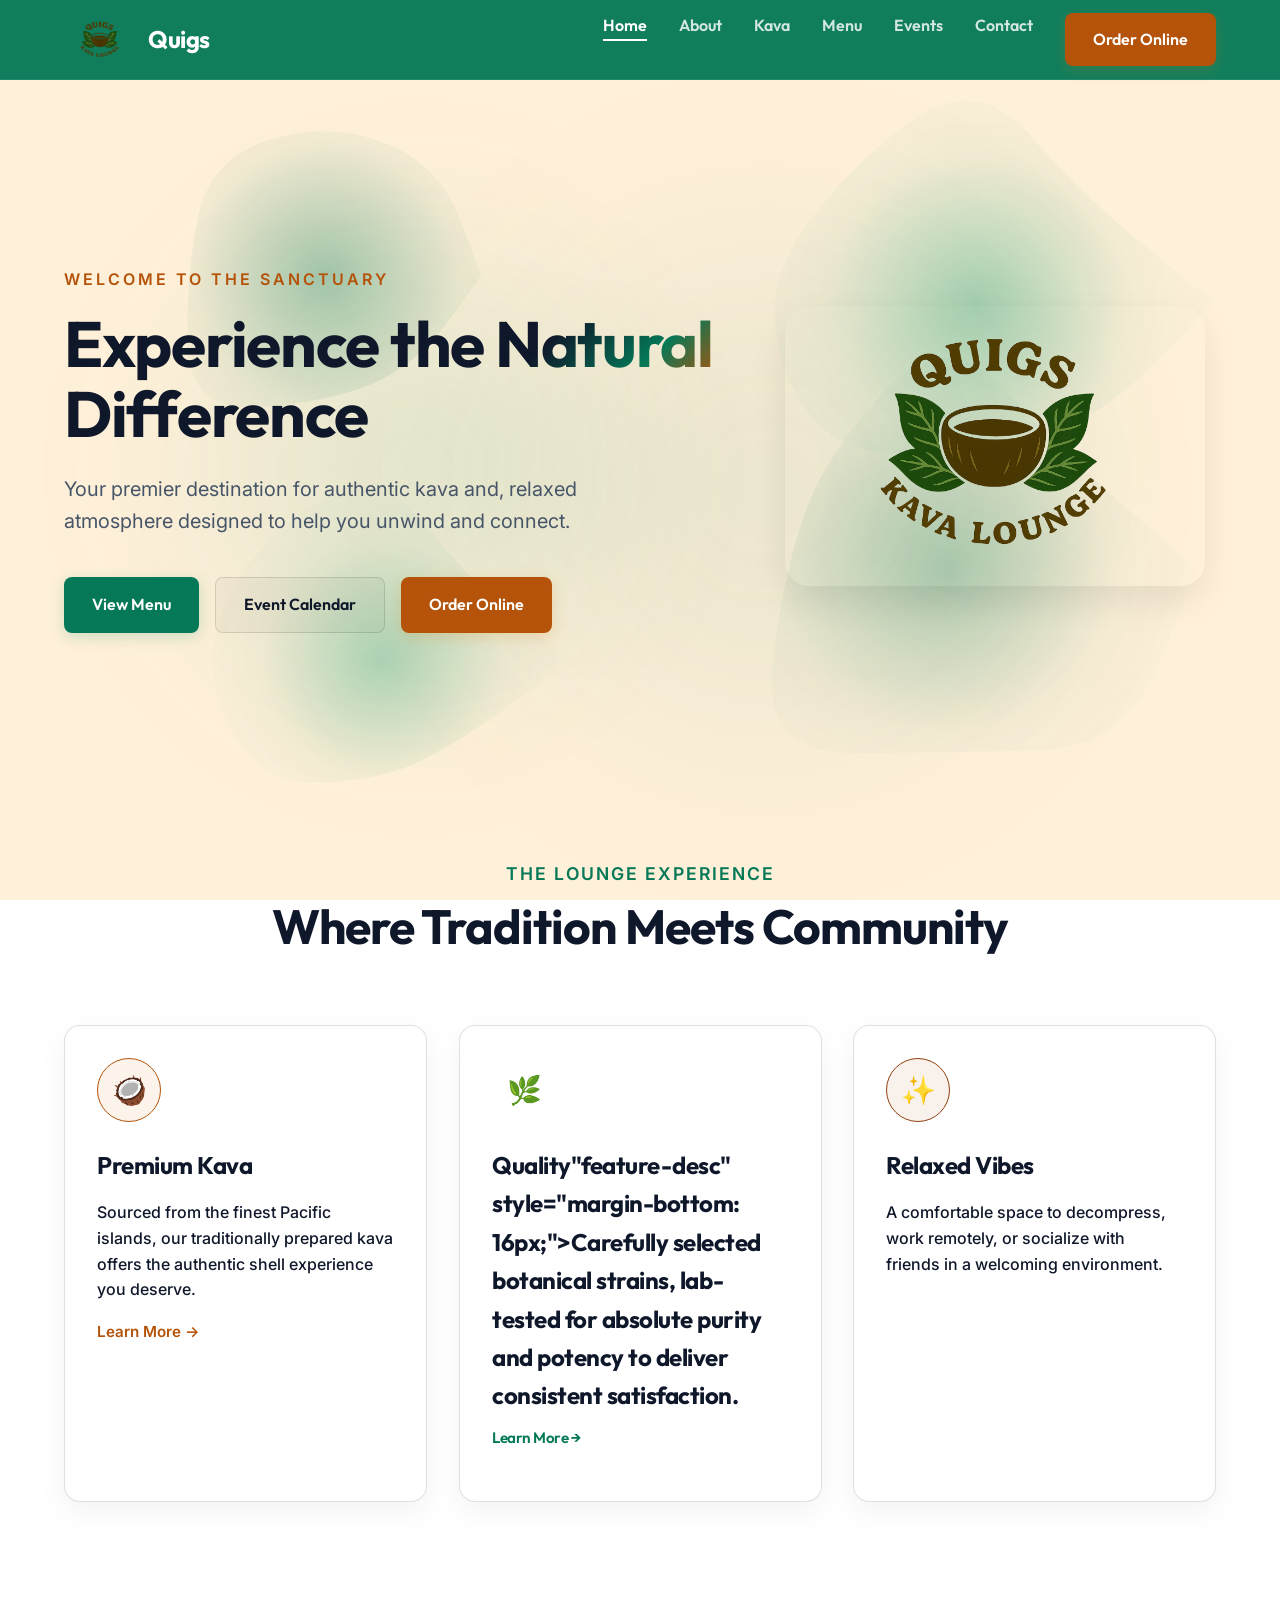
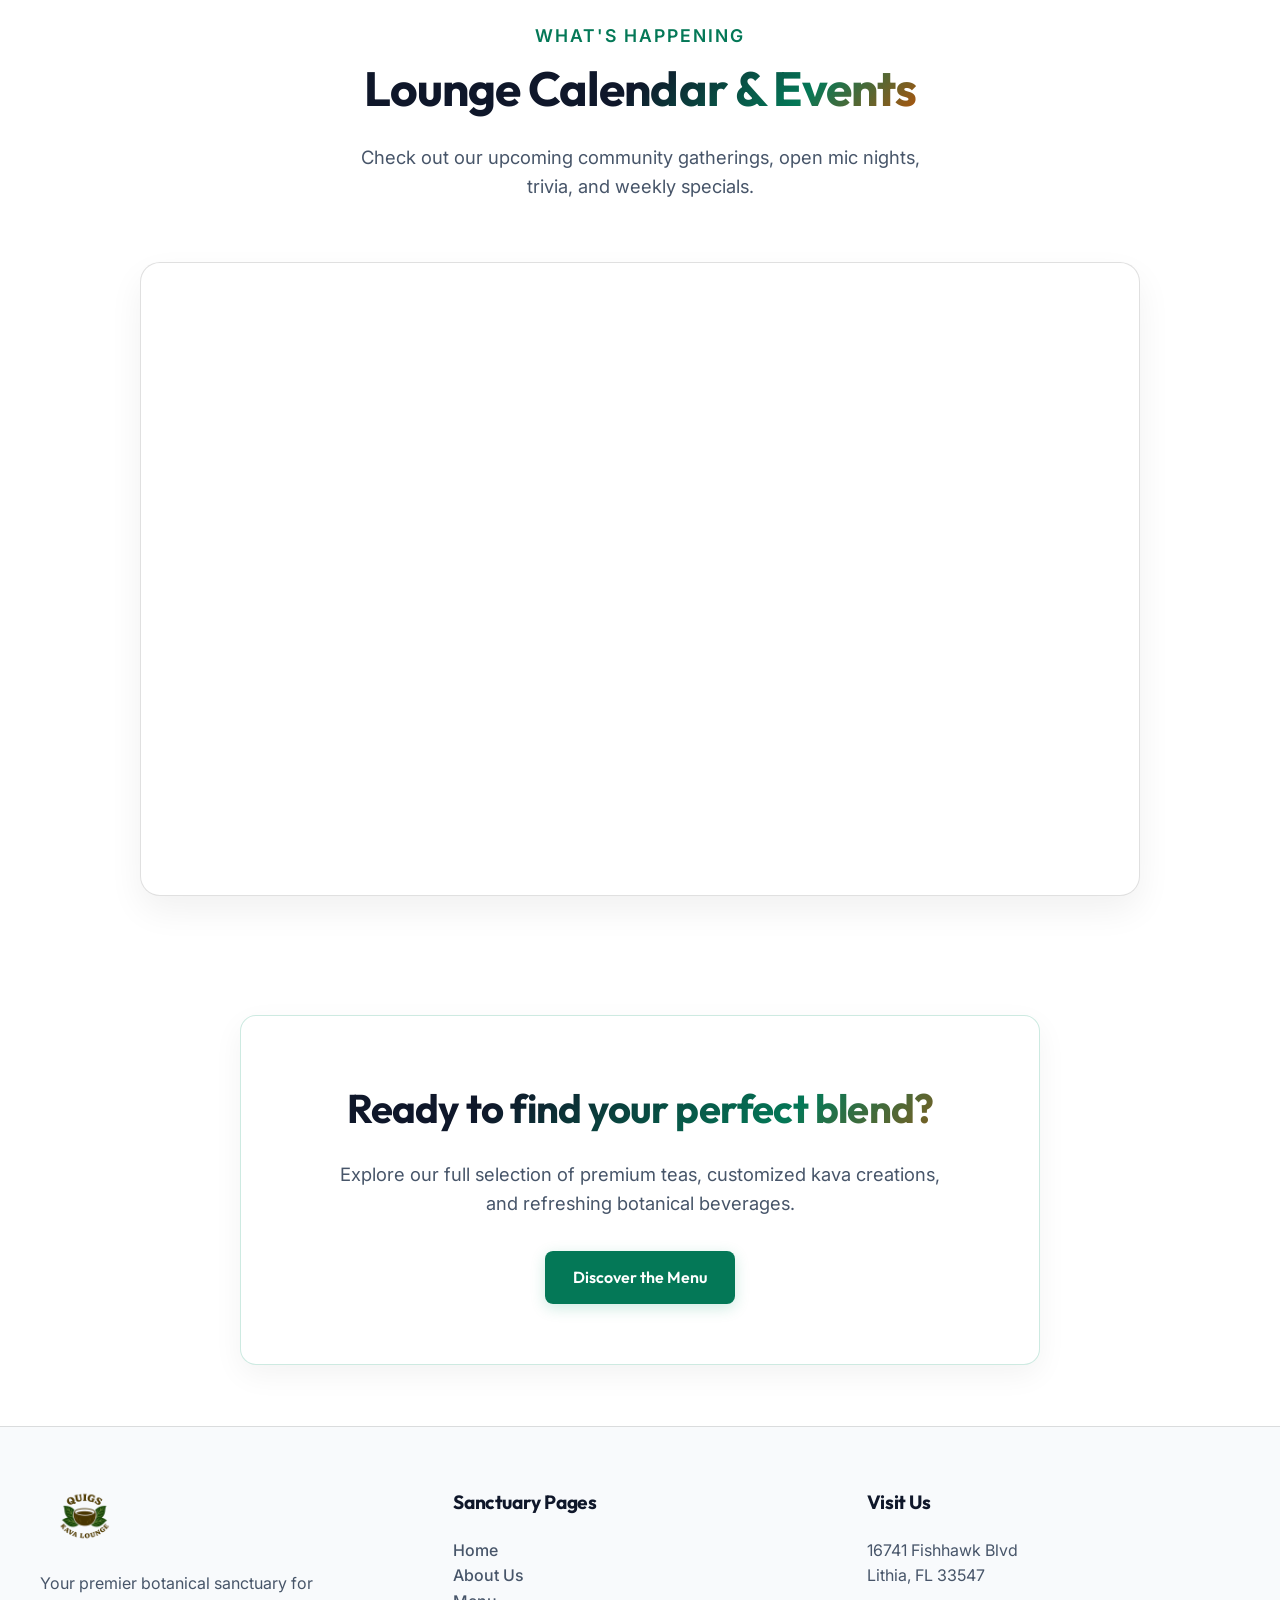
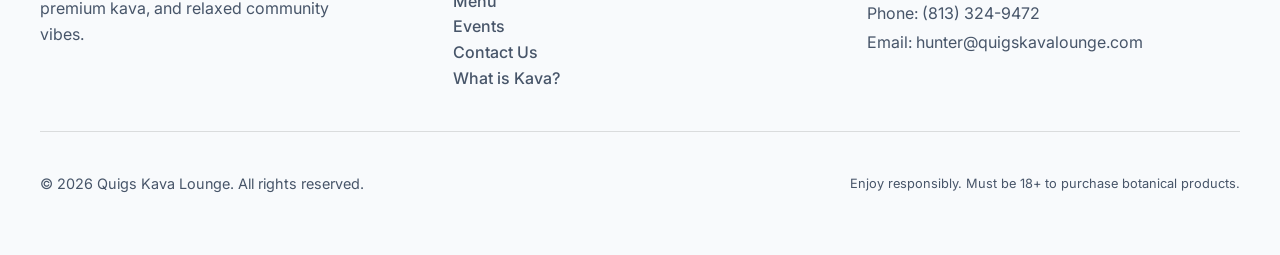
==== commit ec85aa07: "remove: all kratom references from Quigs Kava Lounge site - Deleted kratom.html page entirely - Remo" ====
--- a/index.html
+++ b/index.html
@@ -4,22 +4,22 @@
   <meta charset="UTF-8">
   <script>document.documentElement.classList.add('js')</script>
   <meta name="viewport" content="width=device-width, initial-scale=1.0">
-  <title>Quigs Kava Lounge | Premium Kava & Kratom Lounge in Lithia, FL</title>
-  <meta name="description" content="Welcome to Quigs Kava Lounge, Fishhawk's premier botanical sanctuary. Enjoy our premium noble kava, lab-tested kratom, nitro cold brews, and relaxed community vibes.">
-  <meta name="keywords" content="kava lounge Fishhawk FL, premium kratom Lithia, botanical drinks, kava bar, community lounge Tampa, noble kava shells">
+  <title>Quigs Kava Lounge | Premium Kava &, FL</title>
+  <meta name="description" content="Welcome to Quigs Kava Lounge, Fishhawk's premier botanical sanctuary. Enjoy our premium noble kava, nitro cold brews, and relaxed community vibes.">
+  <meta name="keywords" content="kava lounge Fishhawk FL, botanical drinks, kava bar, community lounge Tampa, noble kava shells">
   
   <!-- Open Graph / Facebook -->
   <meta property="og:type" content="website">
   <meta property="og:url" content="https://quigskavalounge.com/">
-  <meta property="og:title" content="Quigs Kava Lounge | Premium Kava & Kratom Lounge in Lithia, FL">
-  <meta property="og:description" content="Welcome to Quigs Kava Lounge, Fishhawk's premier botanical sanctuary. Enjoy our premium noble kava, lab-tested kratom, nitro cold brews, and relaxed community vibes.">
+  <meta property="og:title" content="Quigs Kava Lounge | Premium Kava &, FL">
+  <meta property="og:description" content="Welcome to Quigs Kava Lounge, Fishhawk's premier botanical sanctuary. Enjoy our premium noble kava, nitro cold brews, and relaxed community vibes.">
   <meta property="og:image" content="assets/ChatGPT-Image-Sep-7-2025-09_18_59-PM-2 (2).webp">
 
   <!-- Twitter -->
   <meta property="twitter:card" content="summary_large_image">
   <meta property="twitter:url" content="https://quigskavalounge.com/">
-  <meta property="twitter:title" content="Quigs Kava Lounge | Premium Kava & Kratom Lounge in Lithia, FL">
-  <meta property="twitter:description" content="Welcome to Quigs Kava Lounge, Fishhawk's premier botanical sanctuary. Enjoy our premium noble kava, lab-tested kratom, nitro cold brews, and relaxed community vibes.">
+  <meta property="twitter:title" content="Quigs Kava Lounge | Premium Kava &, FL">
+  <meta property="twitter:description" content="Welcome to Quigs Kava Lounge, Fishhawk's premier botanical sanctuary. Enjoy our premium noble kava, nitro cold brews, and relaxed community vibes.">
   <meta property="twitter:image" content="assets/ChatGPT-Image-Sep-7-2025-09_18_59-PM-2 (2).webp">
 
   <!-- Favicons -->
@@ -103,8 +103,7 @@
         <li><a href="/" class="nav-link">Home</a></li>
         <li><a href="about" class="nav-link">About</a></li>
         <li><a href="kava" class="nav-link">Kava</a></li>
-        <li><a href="kratom" class="nav-link">Kratom</a></li>
-        <li><a href="menu" class="nav-link">Menu</a></li>
+<li><a href="menu" class="nav-link">Menu</a></li>
         <li><a href="events" class="nav-link">Events</a></li>
         <li><a href="contact" class="nav-link">Contact</a></li>
         <li class="nav-cta-item"><a href="https://www.doordash.com/store/37634714?utm_source=mx_share&amp;aw=DsOUaVheNmi1_CI4" target="_blank" rel="noopener noreferrer" class="btn btn-amber nav-cta-btn">Order Online</a></li>
@@ -125,7 +124,7 @@
       <div class="hero-content animate-on-scroll">
         <span class="hero-tag">Welcome to the Sanctuary</span>
         <h1 class="hero-title">Experience the <span class="gradient-text">Natural</span> Difference</h1>
-        <p class="hero-description">Your premier destination for authentic kava and premium kratom in a welcoming, relaxed atmosphere designed to help you unwind and connect.</p>
+        <p class="hero-description">Your premier destination for authentic kava and, relaxed atmosphere designed to help you unwind and connect.</p>
         <div class="hero-actions">
           <a href="menu" class="btn btn-primary">View Menu</a>
           <a href="#calendar" class="btn btn-secondary">Event Calendar</a>
@@ -154,10 +153,9 @@
           <a href="kava" style="color: var(--amber); font-weight: 600; text-decoration: none; font-size: 0.95rem; display: inline-flex; align-items: center; gap: 4px;">Learn More &rarr;</a>
         </div>
         <div class="glass-card animate-on-scroll delay-2">
-          <div class="feature-icon icon-kratom">🌿</div>
-          <h3 class="feature-title">Quality Kratom</h3>
-          <p class="feature-desc" style="margin-bottom: 16px;">Carefully selected botanical strains, lab-tested for absolute purity and potency to deliver consistent satisfaction.</p>
-          <a href="kratom" style="color: var(--emerald); font-weight: 600; text-decoration: none; font-size: 0.95rem; display: inline-flex; align-items: center; gap: 4px;">Learn More &rarr;</a>
+          <div class="feature-icon icon-">🌿</div>
+          <h3 class="feature-title">Quality"feature-desc" style="margin-bottom: 16px;">Carefully selected botanical strains, lab-tested for absolute purity and potency to deliver consistent satisfaction.</p>
+          <a href="" style="color: var(--emerald); font-weight: 600; text-decoration: none; font-size: 0.95rem; display: inline-flex; align-items: center; gap: 4px;">Learn More &rarr;</a>
         </div>
         <div class="glass-card animate-on-scroll delay-3">
           <div class="feature-icon icon-vibes">✨</div>
@@ -195,7 +193,7 @@
     <div class="footer-container">
       <div class="footer-col">
         <img src="assets/ChatGPT-Image-Sep-7-2025-09_18_59-PM-2 (2).webp" alt="Quigs Kava Lounge" class="footer-brand-logo">
-        <p class="footer-desc">Your premier botanical sanctuary for premium kava, lab-tested kratom, and relaxed community vibes.</p>
+        <p class="footer-desc">Your premier botanical sanctuary for premium kava, and relaxed community vibes.</p>
       </div>
       <div class="footer-col">
         <h4 class="footer-title">Sanctuary Pages</h4>
@@ -206,8 +204,7 @@
           <li><a href="events">Events</a></li>
           <li><a href="contact">Contact Us</a></li>
           <li><a href="kava">What is Kava?</a></li>
-          <li><a href="kratom">What is Traditional Kratom?</a></li>
-        </ul>
+</ul>
       </div>
       <div class="footer-col">
         <h4 class="footer-title">Visit Us</h4>
--- a/css/style.css
+++ b/css/style.css
@@ -504,12 +504,6 @@
   background: rgba(217, 119, 6, 0.08);
   border: 1px solid var(--amber);
   color: var(--amber);
-}
-
-.icon-kratom {
-  background: rgba(5, 150, 105, 0.08);
-  border: 1px solid var(--emerald);
-  color: var(--emerald);
 }
 
 .icon-vibes {
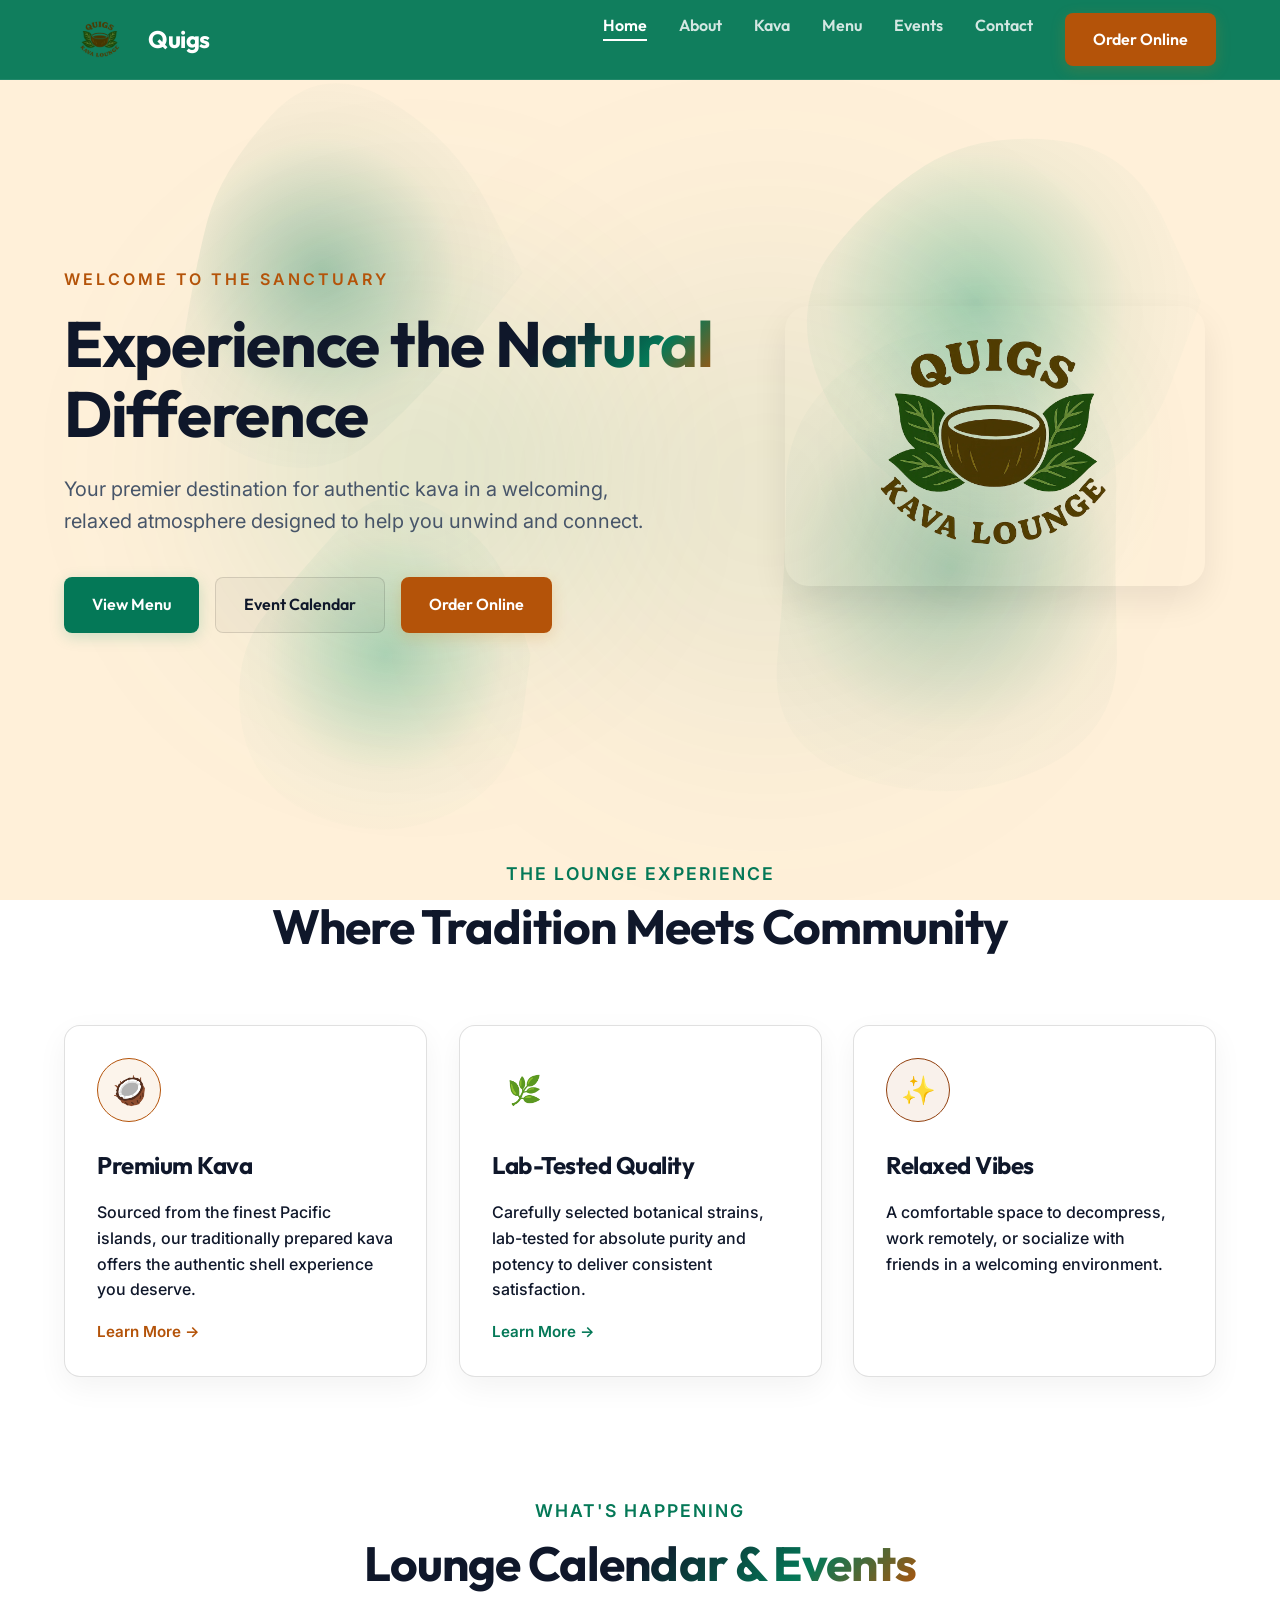
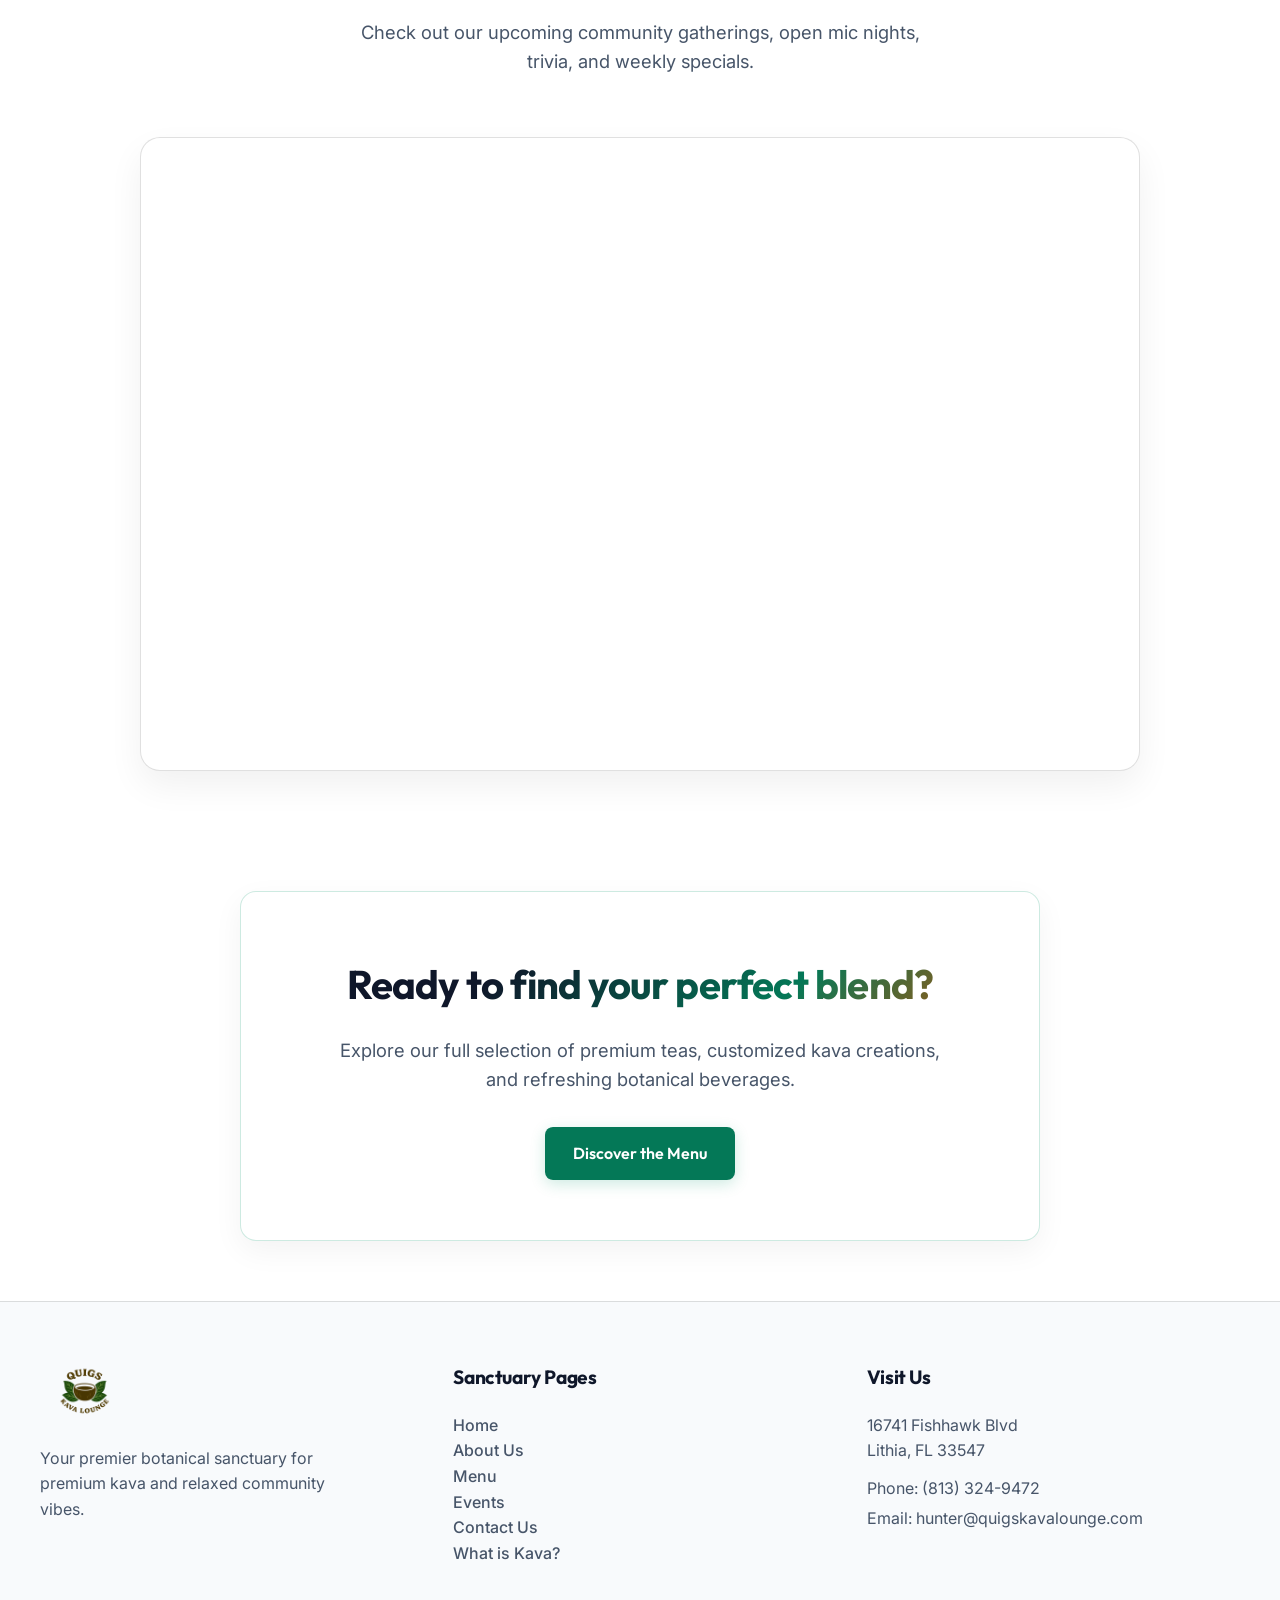
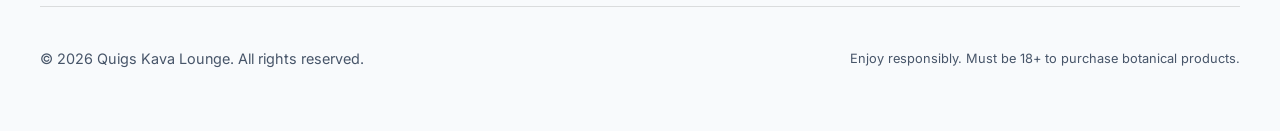
==== commit 4bd9439a: "fix: clean up broken text artifacts from kratom removal Co-Authored-By: Claude Sonnet 5 <noreply@ant" ====
--- a/index.html
+++ b/index.html
@@ -4,21 +4,21 @@
   <meta charset="UTF-8">
   <script>document.documentElement.classList.add('js')</script>
   <meta name="viewport" content="width=device-width, initial-scale=1.0">
-  <title>Quigs Kava Lounge | Premium Kava &, FL</title>
+  <title>Quigs Kava Lounge | Premium Kava, FL</title>
   <meta name="description" content="Welcome to Quigs Kava Lounge, Fishhawk's premier botanical sanctuary. Enjoy our premium noble kava, nitro cold brews, and relaxed community vibes.">
   <meta name="keywords" content="kava lounge Fishhawk FL, botanical drinks, kava bar, community lounge Tampa, noble kava shells">
   
   <!-- Open Graph / Facebook -->
   <meta property="og:type" content="website">
   <meta property="og:url" content="https://quigskavalounge.com/">
-  <meta property="og:title" content="Quigs Kava Lounge | Premium Kava &, FL">
+  <meta property="og:title" content="Quigs Kava Lounge | Premium Kava, FL">
   <meta property="og:description" content="Welcome to Quigs Kava Lounge, Fishhawk's premier botanical sanctuary. Enjoy our premium noble kava, nitro cold brews, and relaxed community vibes.">
   <meta property="og:image" content="assets/ChatGPT-Image-Sep-7-2025-09_18_59-PM-2 (2).webp">
 
   <!-- Twitter -->
   <meta property="twitter:card" content="summary_large_image">
   <meta property="twitter:url" content="https://quigskavalounge.com/">
-  <meta property="twitter:title" content="Quigs Kava Lounge | Premium Kava &, FL">
+  <meta property="twitter:title" content="Quigs Kava Lounge | Premium Kava, FL">
   <meta property="twitter:description" content="Welcome to Quigs Kava Lounge, Fishhawk's premier botanical sanctuary. Enjoy our premium noble kava, nitro cold brews, and relaxed community vibes.">
   <meta property="twitter:image" content="assets/ChatGPT-Image-Sep-7-2025-09_18_59-PM-2 (2).webp">
 
@@ -124,7 +124,7 @@
       <div class="hero-content animate-on-scroll">
         <span class="hero-tag">Welcome to the Sanctuary</span>
         <h1 class="hero-title">Experience the <span class="gradient-text">Natural</span> Difference</h1>
-        <p class="hero-description">Your premier destination for authentic kava and, relaxed atmosphere designed to help you unwind and connect.</p>
+        <p class="hero-description">Your premier destination for authentic kava in a welcoming, relaxed atmosphere designed to help you unwind and connect.</p>
         <div class="hero-actions">
           <a href="menu" class="btn btn-primary">View Menu</a>
           <a href="#calendar" class="btn btn-secondary">Event Calendar</a>
@@ -153,9 +153,10 @@
           <a href="kava" style="color: var(--amber); font-weight: 600; text-decoration: none; font-size: 0.95rem; display: inline-flex; align-items: center; gap: 4px;">Learn More &rarr;</a>
         </div>
         <div class="glass-card animate-on-scroll delay-2">
-          <div class="feature-icon icon-">🌿</div>
-          <h3 class="feature-title">Quality"feature-desc" style="margin-bottom: 16px;">Carefully selected botanical strains, lab-tested for absolute purity and potency to deliver consistent satisfaction.</p>
-          <a href="" style="color: var(--emerald); font-weight: 600; text-decoration: none; font-size: 0.95rem; display: inline-flex; align-items: center; gap: 4px;">Learn More &rarr;</a>
+          <div class="feature-icon icon-quality">🌿</div>
+          <h3 class="feature-title">Lab-Tested Quality</h3>
+          <p class="feature-desc" style="margin-bottom: 16px;">Carefully selected botanical strains, lab-tested for absolute purity and potency to deliver consistent satisfaction.</p>
+          <a href="about" style="color: var(--emerald); font-weight: 600; text-decoration: none; font-size: 0.95rem; display: inline-flex; align-items: center; gap: 4px;">Learn More &rarr;</a>
         </div>
         <div class="glass-card animate-on-scroll delay-3">
           <div class="feature-icon icon-vibes">✨</div>
@@ -193,7 +194,7 @@
     <div class="footer-container">
       <div class="footer-col">
         <img src="assets/ChatGPT-Image-Sep-7-2025-09_18_59-PM-2 (2).webp" alt="Quigs Kava Lounge" class="footer-brand-logo">
-        <p class="footer-desc">Your premier botanical sanctuary for premium kava, and relaxed community vibes.</p>
+        <p class="footer-desc">Your premier botanical sanctuary for premium kava and relaxed community vibes.</p>
       </div>
       <div class="footer-col">
         <h4 class="footer-title">Sanctuary Pages</h4>
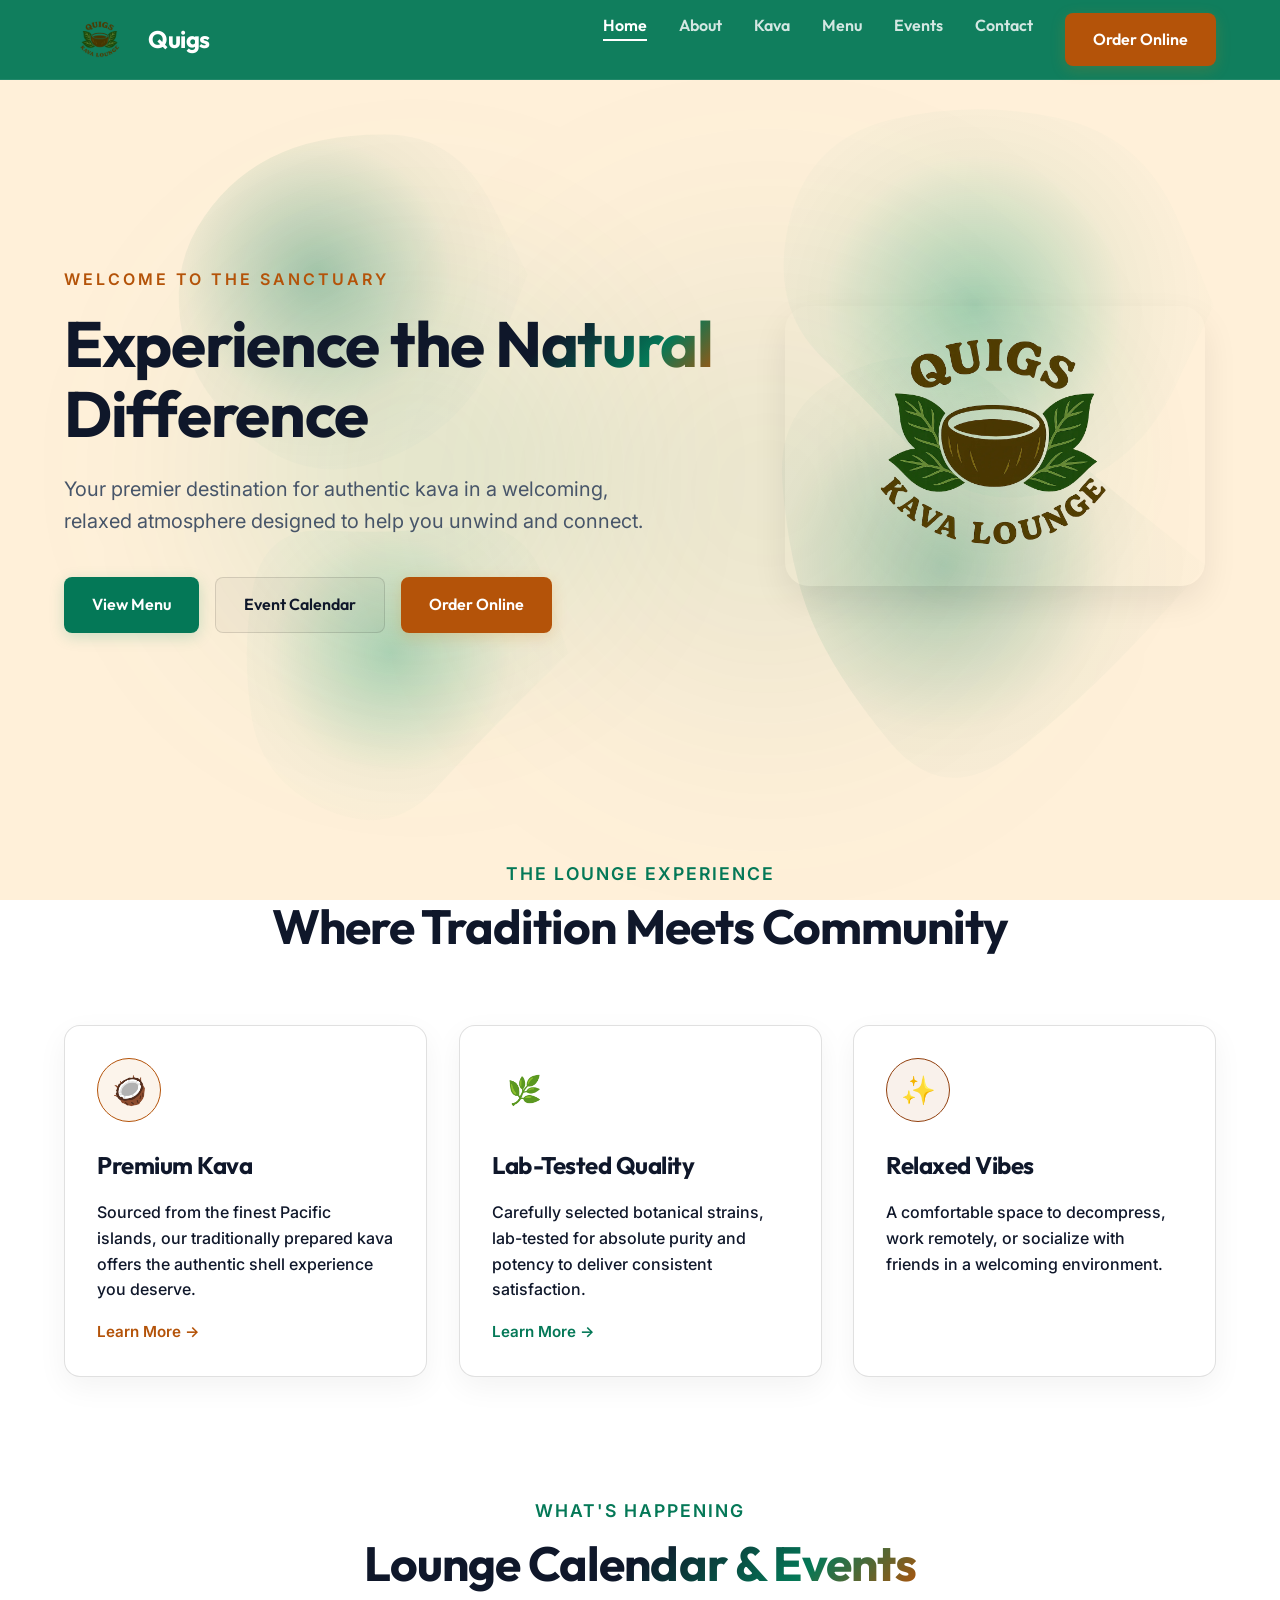
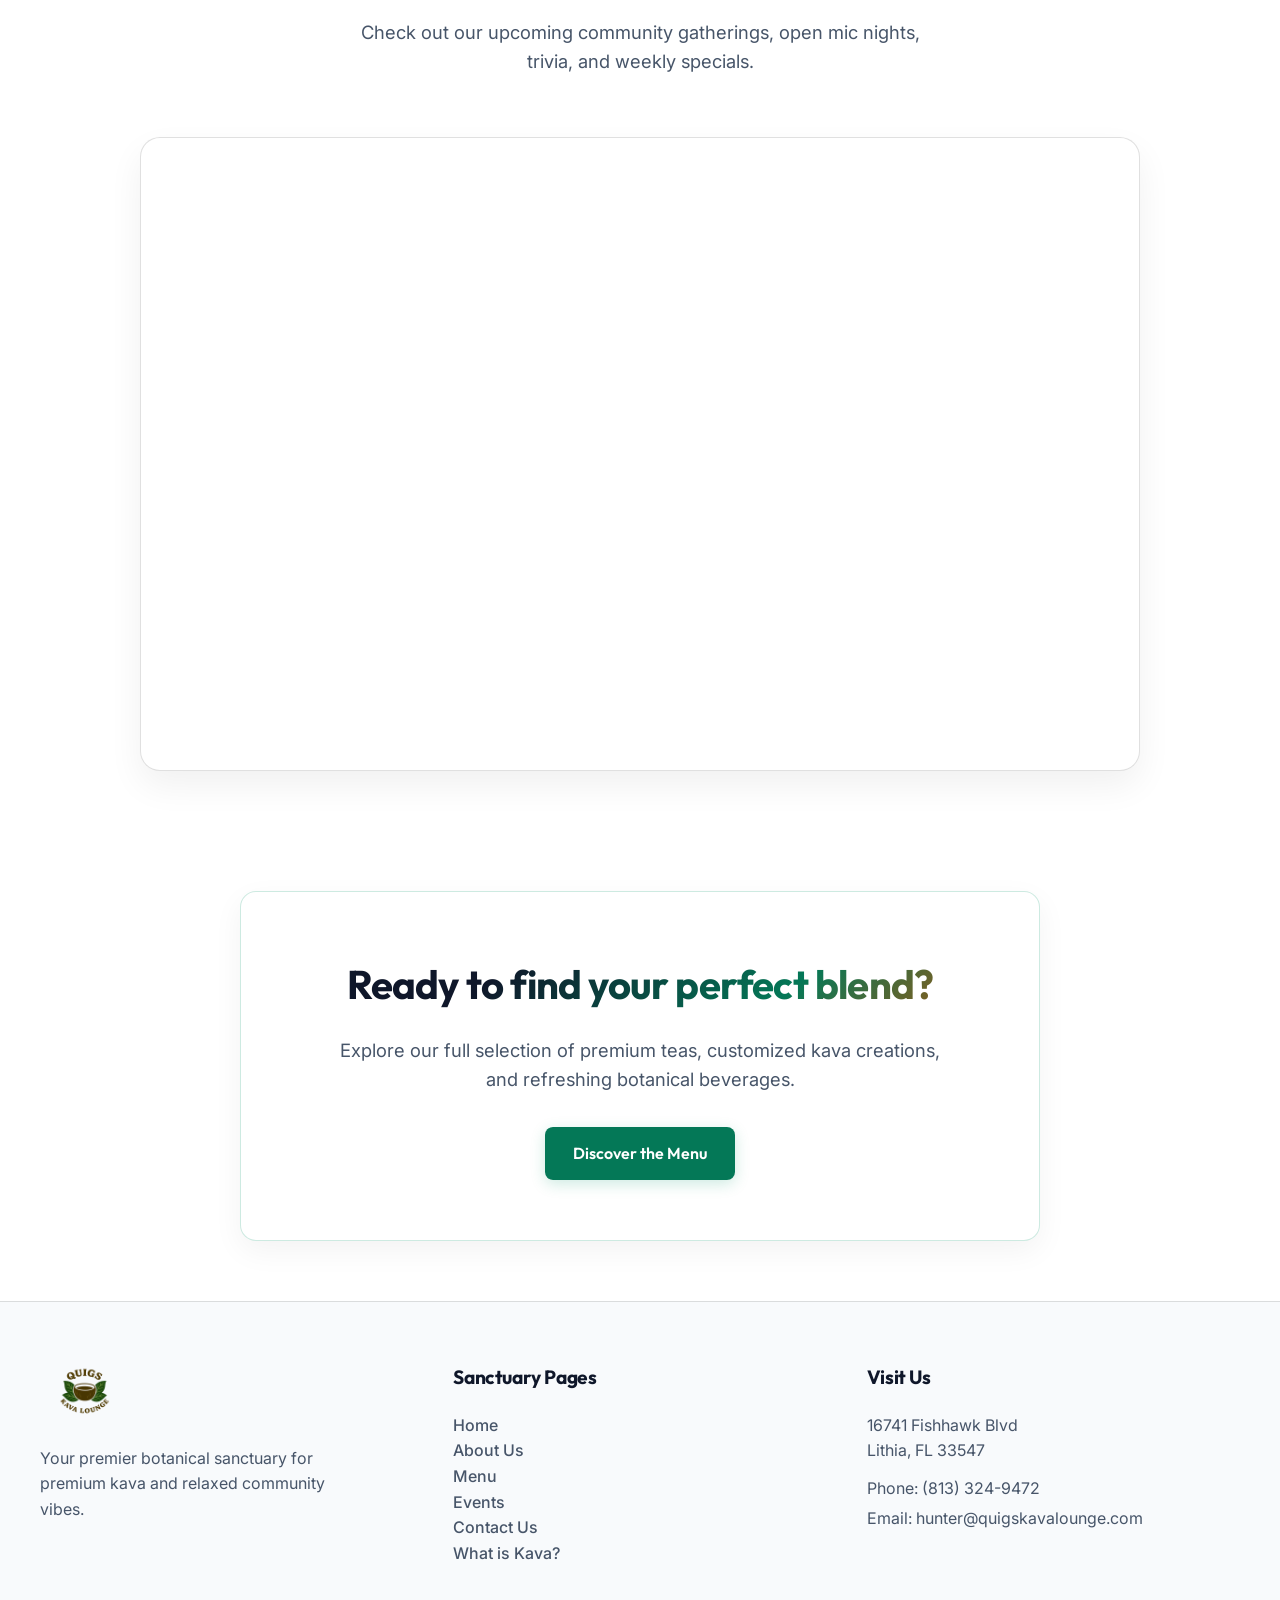
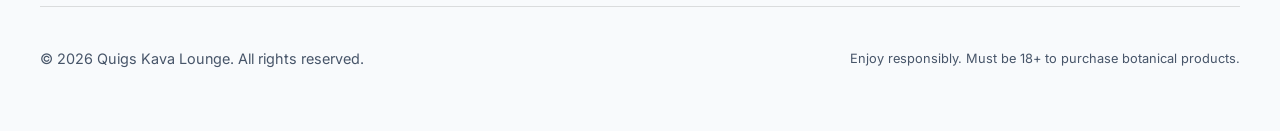
==== commit b2e4cb65: "Add GA4 tracking (G-9ZS2SCTGL8) to all 6 pages" ====
--- a/index.html
+++ b/index.html
@@ -83,6 +83,15 @@
   <link rel="stylesheet" href="css/style.css">
   <script src="js/background.js" defer></script>
   <script src="js/main.js" defer></script>
+  <!-- Google tag (gtag.js) -->
+  <script async src="https://www.googletagmanager.com/gtag/js?id=G-9ZS2SCTGL8"></script>
+  <script>
+    window.dataLayer = window.dataLayer || [];
+    function gtag(){dataLayer.push(arguments);}
+    gtag('js', new Date());
+    gtag('config', 'G-9ZS2SCTGL8');
+  </script>
+
 </head>
 <body>
   <!-- Interactive Canvas Background -->
